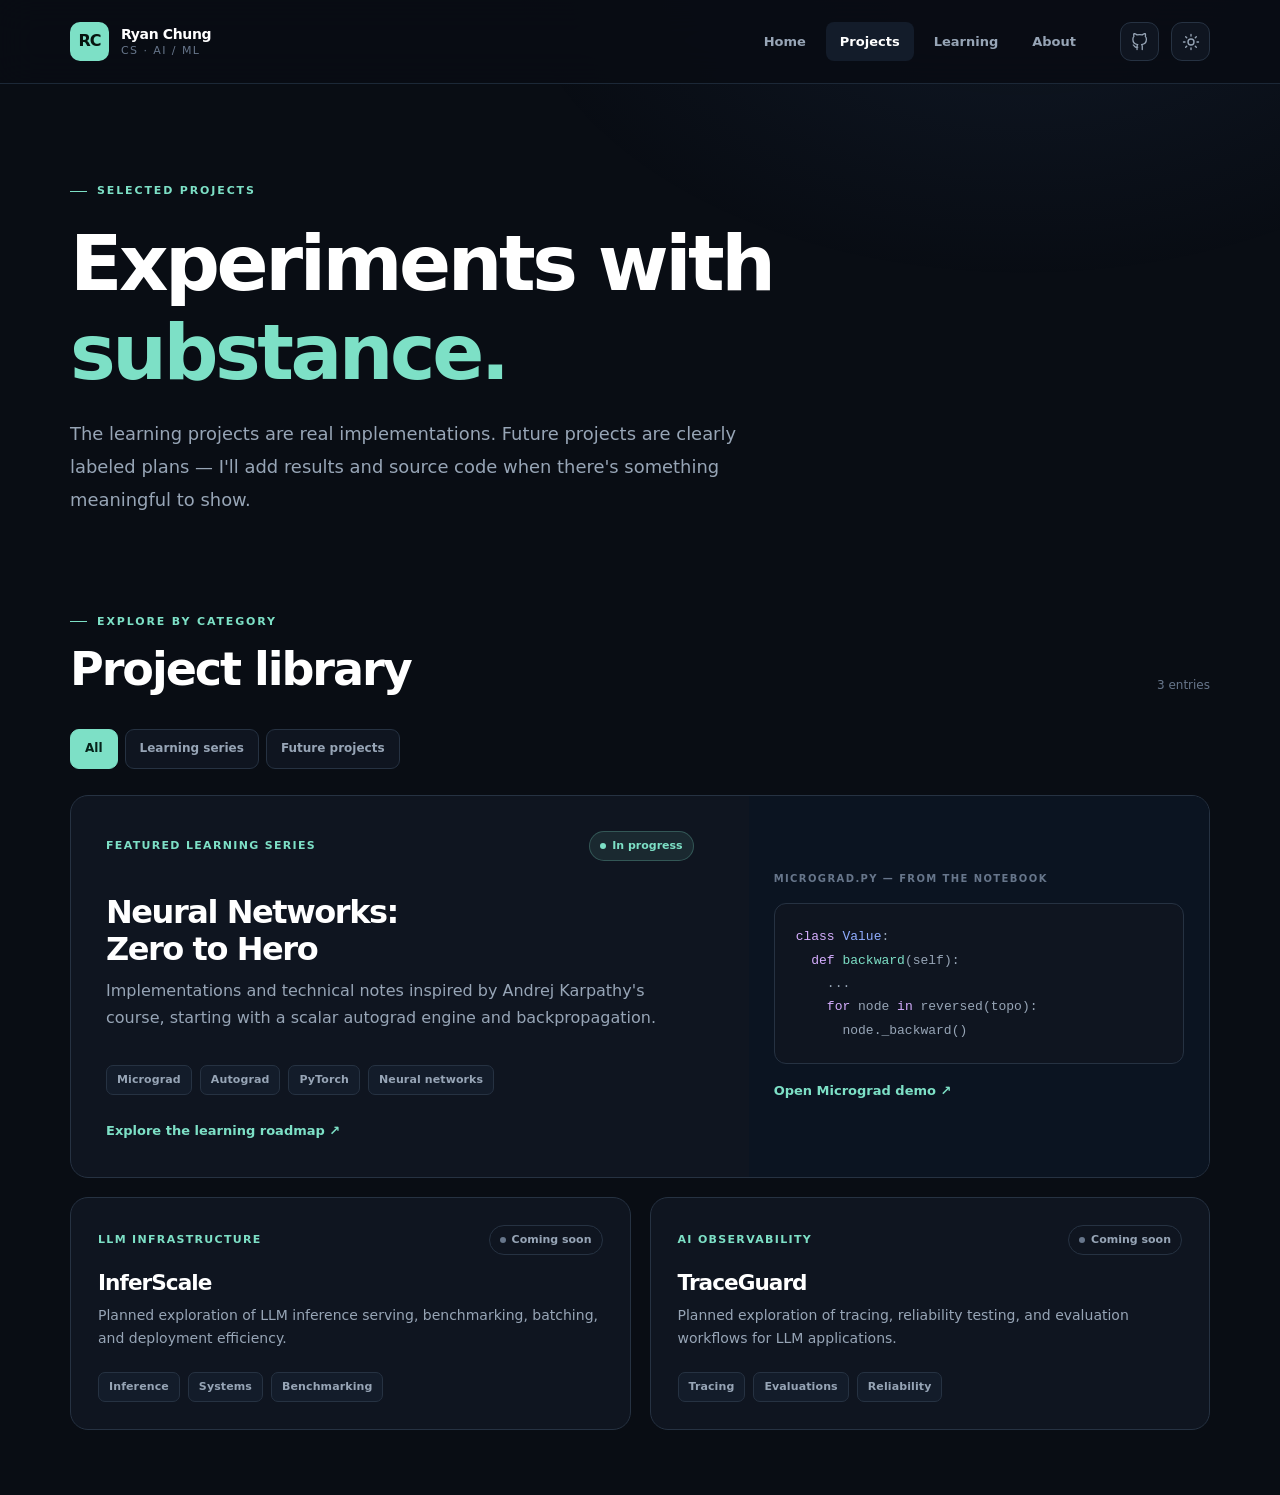
==== projects/index.html @ aed3ef83 "Initial commit: Ryan Chung portfolio" ====
<!doctype html>
<html lang="en">
<head>
<meta charset="utf-8">
<meta name="viewport" content="width=device-width, initial-scale=1">
<title>Projects | Ryan Chung</title>
<meta name="description" content="Learning implementations and planned AI/ML infrastructure projects by Ryan Chung.">
<meta name="theme-color" content="#090d14">
<meta property="og:type" content="website">
<meta property="og:title" content="Projects | Ryan Chung">
<meta property="og:description" content="Learning implementations and planned AI/ML infrastructure projects by Ryan Chung.">
<link rel="canonical" href="https://ryan30402.github.io/projects/">
<link rel="icon" href="/assets/favicon.svg" type="image/svg+xml">
<script>try{if(localStorage.getItem('ryan-portfolio-theme')==='light')document.documentElement.dataset.theme='light'}catch(e){}</script>
<link rel="stylesheet" href="/assets/css/styles.css">
<script src="/assets/js/main.js" defer></script>

</head>
<body>
<a class="skip-link" href="#main">Skip to content</a>
<header class="site-header">
  <div class="container nav-wrap">
    <a href="/" class="brand" aria-label="Ryan Chung — home">
      <span class="brand-mark" aria-hidden="true">RC</span>
      <span class="brand-name">Ryan Chung<small>CS · AI / ML</small></span>
    </a>
    <nav class="primary-nav" aria-label="Main navigation" id="primary-navigation" data-primary-nav>
      <a href="/">Home</a>
<a href="/projects/" aria-current="page">Projects</a>
<a href="/learning/">Learning</a>
<a href="/about/">About</a>
    </nav>
    <div class="header-actions">
      <a href="https://github.com/ryan30402" target="_blank" rel="noopener noreferrer" class="icon-button" title="GitHub profile" aria-label="Open GitHub profile in a new tab">
        <svg width="18" height="18" aria-hidden="true" viewBox="0 0 24 24" fill="none" stroke="currentColor" stroke-width="1.7" stroke-linecap="round" stroke-linejoin="round"><path d="M9 19c-4.2 1.4-4.2-2.5-6-3m12 6v-3.9a3.4 3.4 0 0 0-.95-2.65c3.17-.35 6.5-1.56 6.5-7.05a5.5 5.5 0 0 0-1.5-3.83 5.1 5.1 0 0 0-.09-3.78S17.8.42 15 2.5a13.2 13.2 0 0 0-7 0C5.2.42 4.04.8 4.04.8a5.1 5.1 0 0 0-.1 3.78A5.5 5.5 0 0 0 2.5 8.4c0 5.48 3.33 6.7 6.5 7.05A3.4 3.4 0 0 0 8.05 18V22"/></svg>
      </a>
      <button class="icon-button" data-theme-toggle aria-label="Switch to light theme" title="Switch theme" type="button">
        <svg data-icon="sun" viewBox="0 0 24 24" aria-hidden="true" fill="none" stroke="currentColor" stroke-width="1.8" stroke-linecap="round"><circle cx="12" cy="12" r="4"/><path d="M12 2v2m0 16v2M4.9 4.9l1.4 1.4m11.4 11.4 1.4 1.4M2 12h2m16 0h2M4.9 19.1l1.4-1.4M17.7 6.3l1.4-1.4"/></svg>
        <svg data-icon="moon" viewBox="0 0 24 24" aria-hidden="true" fill="none" stroke="currentColor" stroke-width="1.8" stroke-linecap="round" hidden><path d="M20 15.5A8.5 8.5 0 0 1 8.5 4a8.5 8.5 0 1 0 11.5 11.5Z"/></svg>
      </button>
      <button class="icon-button menu-button" data-menu-toggle aria-controls="primary-navigation" aria-expanded="false" aria-label="Toggle navigation" type="button">
        <svg viewBox="0 0 24 24" aria-hidden="true" fill="none" stroke="currentColor" stroke-width="2" stroke-linecap="round"><path d="M4 7h16M4 12h16M4 17h16"/></svg>
      </button>
    </div>
  </div>
</header>
<main id="main">
<section class="page-intro"><div class="container">
 <span class="eyebrow">Selected projects</span><h1>Experiments with <span class="text-accent">substance.</span></h1>
 <p class="lead">The learning projects are real implementations. Future projects are clearly labeled plans — I'll add results and source code when there's something meaningful to show.</p>
</div></section>
<section class="section compact" style="padding-top:25px"><div class="container">
 <div class="section-heading"><div><span class="eyebrow">Explore by category</span><h2>Project library</h2></div><span class="text-faint" style="font-size:12px"><span data-filter-count>3</span> entries</span></div>
 <div class="filter-bar" aria-label="Filter projects"><button class="filter-chip" type="button" data-filter="all" aria-pressed="true">All</button><button class="filter-chip" type="button" data-filter="learning" aria-pressed="false">Learning series</button><button class="filter-chip" type="button" data-filter="planned" aria-pressed="false">Future projects</button></div>
 <div class="project-card-list">
   <article class="card project-feature" data-category="learning">
     <div class="project-entry"><div class="feature-top"><span class="feature-type">Featured learning series</span><span class="pill solid">In progress</span></div><h2>Neural Networks:<br>Zero to Hero</h2><p>Implementations and technical notes inspired by Andrej Karpathy's course, starting with a scalar autograd engine and backpropagation.</p><ul class="tag-list"><li>Micrograd</li><li>Autograd</li><li>PyTorch</li><li>Neural networks</li></ul><a href="/learning/" class="inline-link">Explore the learning roadmap <span class="arrow">↗</span></a></div>
     <div class="mini-dashboard"><span class="mini-dashboard-label">micrograd.py — from the notebook</span><code class="mini-code"><span class="purple">class</span> <span class="blue">Value</span>:<br>&nbsp;&nbsp;<span class="purple">def</span> <span class="green">backward</span>(self):<br>&nbsp;&nbsp;&nbsp;&nbsp;...<br>&nbsp;&nbsp;&nbsp;&nbsp;<span class="purple">for</span> node <span class="purple">in</span> reversed(topo):<br>&nbsp;&nbsp;&nbsp;&nbsp;&nbsp;&nbsp;node._backward()</code><a href="/projects/micrograd/" class="inline-link">Open Micrograd demo ↗</a></div>
   </article>
   <article class="card future-card" data-category="planned"><div class="feature-top"><span class="feature-type">LLM infrastructure</span><span class="pill neutral">Coming soon</span></div><h3>InferScale</h3><p>Planned exploration of LLM inference serving, benchmarking, batching, and deployment efficiency.</p><ul class="tag-list" style="margin-top:auto;padding-top:22px"><li>Inference</li><li>Systems</li><li>Benchmarking</li></ul></article>
   <article class="card future-card" data-category="planned"><div class="feature-top"><span class="feature-type">AI observability</span><span class="pill neutral">Coming soon</span></div><h3>TraceGuard</h3><p>Planned exploration of tracing, reliability testing, and evaluation workflows for LLM applications.</p><ul class="tag-list" style="margin-top:auto;padding-top:22px"><li>Tracing</li><li>Evaluations</li><li>Reliability</li></ul></article>
 </div>
</div></section>
</main>
</body>
</html>
---- assets/css/styles.css ----
:root {
  color-scheme: dark;
  --bg: #090d14;
  --bg-deep: #070a10;
  --surface: #0f1520;
  --surface-2: #131c2a;
  --surface-soft: #111925;
  --surface-raised: #172232;
  --text: #ebf2fb;
  --text-strong: #ffffff;
  --muted: #97a5b6;
  --faint: #67768b;
  --line: #263242;
  --line-soft: #1c2837;
  --accent: #7de0c6;
  --accent-2: #90adff;
  --accent-bg: rgba(125, 224, 198, .1);
  --shadow: rgba(0, 0, 0, .34);
  --canvas: #0b1421;
  --grid: rgba(152, 175, 207, .085);
}
html[data-theme="light"] {
  color-scheme: light;
  --bg: #f7f9fc;
  --bg-deep: #edf2f8;
  --surface: #ffffff;
  --surface-2: #f2f6fb;
  --surface-soft: #f9fbfd;
  --surface-raised: #eaf1f8;
  --text: #27354a;
  --text-strong: #101d2f;
  --muted: #586b81;
  --faint: #75879b;
  --line: #d6e1eb;
  --line-soft: #e5ebf2;
  --accent: #087a67;
  --accent-2: #4763cf;
  --accent-bg: rgba(8, 122, 103, .095);
  --shadow: rgba(48, 74, 108, .1);
  --canvas: #edf5fa;
  --grid: rgba(50, 80, 112, .1);
}
* { box-sizing: border-box; }
[hidden] { display:none!important; }
html { scroll-behavior: smooth; scroll-padding-top: 100px; }
body {
  min-width: 320px;
  margin: 0;
  color: var(--text);
  background: var(--bg);
  font-family: ui-sans-serif, system-ui, -apple-system, BlinkMacSystemFont, "Segoe UI", sans-serif;
  font-size: 16px;
  line-height: 1.65;
  -webkit-font-smoothing: antialiased;
  overflow-x: clip;
}
body::before {
  content: "";
  position: fixed;
  inset: 0;
  pointer-events: none;
  background: radial-gradient(ellipse 800px 500px at 80% -5%, rgba(92, 145, 222, .085), transparent 65%);
  z-index: -1;
}
::selection { color: var(--bg); background: var(--accent); }
a { color: inherit; text-decoration: none; }
button, input { font: inherit; }
button { cursor: pointer; }
button:disabled { cursor: not-allowed; opacity: .5; }
:focus-visible { outline: 2px solid var(--accent); outline-offset: 4px; }
img, svg { max-width: 100%; }
svg { display: block; }
strong { color: var(--text-strong); }
.container { width: min(1140px, calc(100% - 56px)); margin-inline: auto; }
.container-narrow { width: min(860px, calc(100% - 56px)); margin-inline: auto; }
.sr-only { position: absolute; width: 1px; height: 1px; padding: 0; margin: -1px; overflow: hidden; clip: rect(0,0,0,0); white-space: nowrap; border: 0; }
.skip-link { position: fixed; top: 12px; left: 14px; padding: 9px 16px; background: var(--accent); color: var(--bg); z-index: 100; transform: translateY(-150%); border-radius: 10px; }
.skip-link:focus { transform: translateY(0); }

/* Top navigation */
.site-header { height: 84px; border-bottom: 1px solid var(--line-soft); position: sticky; top: 0; z-index: 30; background: color-mix(in srgb, var(--bg), transparent 8%); backdrop-filter: blur(18px); -webkit-backdrop-filter: blur(18px); }
.nav-wrap { height: 100%; display: flex; gap: 30px; align-items: center; justify-content: space-between; }
.brand { display: flex; align-items: center; gap: 12px; white-space: nowrap; }
.brand-mark { display: grid; place-items: center; width: 39px; height: 39px; color: #07140f; background: var(--accent); border-radius: 10px; font-weight: 800; font-size: 16px; letter-spacing: -.07em; }
.brand-name { color: var(--text-strong); font-weight: 700; font-size: 14px; letter-spacing: -.025em; }
.brand-name small { display: block; color: var(--faint); font-size: 11px; font-weight: 500; letter-spacing: .13em; margin-top: -4px; }
.primary-nav { display: flex; align-items: center; justify-content: center; gap: 6px; margin-left: auto; }
.primary-nav a { padding: 9px 14px; font-size: 13px; color: var(--muted); border-radius: 8px; font-weight: 600; transition: background .2s, color .2s; }
.primary-nav a:hover, .primary-nav a[aria-current="page"] { background: var(--surface-2); color: var(--text-strong); }
.header-actions { display: flex; align-items: center; gap: 12px; }
.icon-button { width: 39px; height: 39px; border: 1px solid var(--line); border-radius: 11px; background: var(--surface); display: grid; place-items: center; color: var(--muted); transition: border .2s, color .2s; }
.icon-button:hover { color: var(--accent); border-color: var(--accent); }
.icon-button svg { width: 18px; height: 18px; }
.menu-button { display: none; }

/* Shared */
.eyebrow { display: inline-flex; gap: 10px; align-items: center; color: var(--accent); letter-spacing: .17em; font-size: 11px; font-weight: 800; text-transform: uppercase; }
.eyebrow::before { content: ""; width: 17px; height: 1px; background: var(--accent); }
h1, h2, h3, h4, p { margin-top: 0; }
h1, h2, h3, h4 { color: var(--text-strong); letter-spacing: -.045em; line-height: 1.16; }
h1 { font-size: clamp(3.1rem, 5.6vw, 5.25rem); font-weight: 760; }
h2 { font-size: clamp(2rem, 3.6vw, 3rem); font-weight: 730; }
h3 { font-size: 1.35rem; font-weight: 720; }
p { color: var(--muted); }
.lead { font-size: clamp(1rem, 1.4vw, 1.16rem); line-height: 1.85; }
.overline { font-size: 12px; letter-spacing: .16em; text-transform: uppercase; color: var(--faint); font-weight: 800; }
.text-accent { color: var(--accent); }
.text-muted { color: var(--muted); }
.text-faint { color: var(--faint); }
.arrow { display: inline-block; transition: transform .2s; }
a:hover .arrow { transform: translate(3px, -2px); }
.btn { display: inline-flex; align-items: center; justify-content: center; gap: 10px; padding: 12px 18px; min-height: 47px; border-radius: 10px; border: 1px solid var(--line); font-size: 13px; font-weight: 750; white-space: nowrap; transition: transform .2s, background .2s, border-color .2s; }
.btn:hover { transform: translateY(-2px); }
.btn-primary { background: var(--accent); color: #06221a; border-color: transparent; }
.btn-primary:hover { background: #a6edd9; }
.btn-secondary { background: var(--surface-2); color: var(--text-strong); }
.btn-secondary:hover { border-color: var(--accent); }
.btn-ghost { border-color: transparent; color: var(--muted); padding-inline: 6px; }
.btn-ghost:hover { color: var(--text); }
.inline-link { color: var(--accent); font-weight: 700; font-size: 13px; }
.inline-link:hover { text-decoration: underline; text-underline-offset: 4px; }
.pill { display: inline-flex; align-items: center; gap: 6px; padding: 5px 10px; border: 1px solid var(--line); border-radius: 100px; font-size: 11px; font-weight: 700; color: var(--muted); white-space: nowrap; }
.pill::before { content: ""; width: 6px; height: 6px; background: var(--accent); border-radius: 50%; }
.pill.neutral::before { background: var(--faint); }
.pill.solid { color: var(--accent); background: var(--accent-bg); border-color: color-mix(in srgb, var(--accent), transparent 75%); }
.dot-separator { color: var(--faint); margin: 0 7px; }
.divider { height: 1px; background: var(--line-soft); }
.section { padding: 92px 0; }
.section.compact { padding: 65px 0; }
.section-heading { display: flex; align-items: end; justify-content: space-between; gap: 20px; margin-bottom: 33px; }
.section-heading h2 { margin: 12px 0 0; }
.section-heading p { max-width: 560px; margin: 12px 0 0; }
.section-note { max-width: 500px; }
.grid-2 { display: grid; grid-template-columns: repeat(2, minmax(0,1fr)); gap: 20px; }
.grid-3 { display: grid; grid-template-columns: repeat(3, minmax(0,1fr)); gap: 20px; }
.card { background: var(--surface); border: 1px solid var(--line); border-radius: 18px; overflow: hidden; }
.card-pad { padding: 27px; }
.card-hover { transition: transform .22s, border-color .22s, box-shadow .22s; }
.card-hover:hover { transform: translateY(-5px); border-color: color-mix(in srgb,var(--accent),var(--line) 65%); box-shadow: 0 18px 48px var(--shadow); }
.tag-list { display: flex; flex-wrap: wrap; gap: 8px; padding: 0; margin: 0; list-style: none; }
.tag-list li { font-size: 11px; letter-spacing: .01em; font-weight: 650; color: var(--muted); border: 1px solid var(--line); background: var(--surface-2); border-radius: 7px; padding: 5px 10px; }
.feature-top { display: flex; align-items: center; justify-content: space-between; gap: 18px; margin-bottom: 18px; }
.feature-type { font-size: 11px; color: var(--accent); letter-spacing: .12em; text-transform: uppercase; font-weight: 750; }
.meta-line { display: flex; flex-wrap: wrap; gap: 15px; color: var(--muted); font-size: 12px; }

/* Home hero */
.hero { padding: 90px 0 75px; }
.hero-grid { display: grid; grid-template-columns: 1.05fr .95fr; gap: clamp(35px, 6vw, 75px); align-items: center; }
.hero h1 { margin: 23px 0 24px; max-width: 730px; }
.hero p { max-width: 565px; }
.hero-actions { display: flex; align-items: center; gap: 13px; margin-top: 32px; flex-wrap: wrap; }
.hero-caption { display: flex; flex-wrap: wrap; align-items: center; gap: 10px; margin-top: 48px; font-size: 12px; color: var(--faint); }
.hero-caption strong { font-weight: 650; }
.hero-caption .mini-divider { height: 16px; width: 1px; background: var(--line); margin: 0 5px; }
.visual-shell { position: relative; min-width: 0; border: 1px solid var(--line); border-radius: 22px; background: radial-gradient(circle at 65% 12%, rgba(106,160,232,.16),transparent 40%), var(--surface); box-shadow: 0 28px 72px rgba(0,0,0,.22); overflow: hidden; }
.visual-top { display:flex; justify-content:space-between; gap:12px; align-items:center; border-bottom:1px solid var(--line); padding: 15px 19px; color:var(--muted); font: 700 10px ui-monospace, SFMono-Regular, Consolas, monospace; letter-spacing:.11em; }
.status-live { display: flex; align-items:center; gap:7px; color:var(--accent); }
.status-live::before { content:""; width:7px; height:7px; background:var(--accent); border-radius:50%; box-shadow: 0 0 0 4px var(--accent-bg); }
.visual-art { position:relative; min-height: 380px; display: grid; place-items: center; background-image: radial-gradient(var(--grid) 1px, transparent 1px); background-size: 22px 22px; }
.visual-art > svg { width:100%; padding: 10px 5px 50px; overflow:visible; }
.network-path { stroke: var(--accent-2); stroke-width:2; fill:none; opacity:.46; stroke-dasharray: 7 10; animation: move-path 14s linear infinite; }
.network-path.out { stroke: var(--accent); opacity:.75; }
.network-point { fill: var(--surface-raised); stroke: var(--accent-2); stroke-width:2; }
.network-point.target { stroke: var(--accent); fill: var(--accent-bg); }
.svg-text { fill: var(--text); font: 600 15px ui-monospace, SFMono-Regular, Consolas, monospace; }
.svg-small { fill: var(--muted); font: 500 11px ui-monospace, SFMono-Regular, Consolas, monospace; }
.visual-bottom { position:absolute; bottom:0; left:0; right:0; display:flex; justify-content:space-between; align-items:center; padding:16px 21px; background: linear-gradient(transparent,var(--surface) 22%); font: 600 11px ui-monospace,SFMono-Regular,Consolas,monospace; color:var(--muted); }
.visual-bottom b { color:var(--accent); font-weight:600; }
@keyframes move-path { to { stroke-dashoffset:-204; } }

/* Cards, home */
.featured-card { display:grid; grid-template-columns:1fr .85fr; min-height: 290px; }
.featured-content { padding:35px; display:flex; flex-direction:column; align-items:start; }
.featured-content h3 { font-size: clamp(1.5rem,2.25vw,2rem); margin:0 0 14px; }
.featured-content p { max-width:530px; }
.featured-content .tag-list { margin:12px 0 26px; }
.featured-content .inline-link { margin-top:auto; }
.featured-visual { background:radial-gradient(circle at 70% 40%,rgba(129,174,255,.17),transparent 57%),var(--canvas); border-left:1px solid var(--line); display:grid; place-items:center; position:relative; overflow:hidden; }
.featured-visual::before { content:""; position:absolute; inset:0; background-image:linear-gradient(to right,var(--grid) 1px,transparent 1px),linear-gradient(to bottom,var(--grid) 1px,transparent 1px); background-size:30px 30px; mask-image: radial-gradient(circle,black 15%,transparent 80%); }
.featured-visual svg { width:min(370px,90%); position:relative; z-index:1; }
.future-card { display:flex; flex-direction:column; min-height:212px; padding:27px; }
.future-card .feature-top { margin-bottom:15px; }
.future-card h3 { margin-bottom:9px; }
.future-card p { font-size:14px; margin-bottom:0; }
.future-card .card-icon { width:42px; height:42px; background:var(--surface-2); color:var(--accent-2); border:1px solid var(--line); border-radius:12px; display:grid; place-items:center; }
.future-card .card-icon svg { width:22px; height:22px; }
.focus-strip { padding: 26px 0 90px; }
.focus-box { padding:29px 34px; border:1px solid var(--line); border-radius:18px; background:var(--surface-soft); display:grid; grid-template-columns:1.05fr 1fr; gap:35px; align-items:center; }
.focus-box h3 { margin:10px 0 12px; font-size:1.4rem; }
.focus-box p { font-size:14px; max-width:490px; margin-bottom:0; }
.focus-tags { display:flex; flex-wrap:wrap; gap:10px; justify-content:end; }
.focus-tags span { border:1px solid var(--line); border-radius:10px; padding:8px 11px; color:var(--muted); font-size:12px; background:var(--surface); }

/* Inner pages */
.page-intro { padding:90px 0 45px; }
.page-intro h1 { font-size:clamp(3rem,6vw,5rem); max-width:930px; margin:18px 0 20px; }
.page-intro p { max-width:690px; }
.breadcrumbs { display:flex; align-items:center; flex-wrap:wrap; gap:11px; color:var(--faint); font-size:12px; margin-bottom:22px; }
.breadcrumbs a:hover { color:var(--accent); }
.breadcrumbs span { opacity:.55; }
.project-feature { display:grid; grid-template-columns:1fr .7fr; gap:20px; align-items:stretch; }
.project-entry { padding:35px; min-height:290px; display:flex; flex-direction:column; }
.project-entry h2 { font-size:2rem; margin:15px 0 10px; }
.project-entry .tag-list { margin:18px 0 25px; }
.project-entry .inline-link { margin-top:auto; }
.mini-dashboard { padding:25px; display:flex; flex-direction:column; justify-content:center; gap:16px; background:var(--canvas); }
.mini-dashboard-label { color:var(--faint); font-size:10px; font-weight:750; letter-spacing:.14em; text-transform:uppercase; }
.mini-code { display:block; border-radius:12px; border:1px solid var(--line); padding:21px; background:var(--surface); font:500 13px/1.8 ui-monospace,SFMono-Regular,Consolas,monospace; color:var(--muted); overflow:auto; }
.mini-code .green { color:var(--accent); }
.mini-code .blue { color:var(--accent-2); }
.mini-code .purple { color:#d6aeff; }
.filter-bar { display:flex; flex-wrap:wrap; gap:7px; margin:20px 0 26px; }
.filter-chip { border:1px solid var(--line); border-radius:9px; background:var(--surface); color:var(--muted); padding:9px 14px; font-size:12px; font-weight:700; }
.filter-chip[aria-pressed="true"] { color:#06221a; background:var(--accent); border-color:var(--accent); }
.filter-chip:hover:not([aria-pressed="true"]) { color:var(--text-strong); border-color:var(--accent); }
.project-card-list { display:grid; grid-template-columns:repeat(2,minmax(0,1fr)); gap:19px; }
.project-card-list article[data-category="learning"] { grid-column:1/-1; }
.empty-state { border:1px dashed var(--line); border-radius:15px; padding:28px; color:var(--muted); }

/* Learning page */
.roadmap-grid { display:grid; grid-template-columns:1fr 1fr; gap:17px; }
.lesson { display:flex; flex-direction:column; border:1px solid var(--line); border-radius:16px; padding:24px; background:var(--surface); min-height:230px; }
.lesson:has(a:hover) { border-color:var(--accent); }
.lesson-head { display:flex; align-items:center; justify-content:space-between; gap:12px; margin-bottom:20px; }
.lesson-index { font:800 12px ui-monospace,SFMono-Regular,Consolas,monospace; color:var(--accent); }
.lesson h3 { margin:0 0 10px; }
.lesson p { font-size:13px; margin-bottom:20px; }
.lesson .inline-link { margin-top:auto; }
.lesson details { margin-top:auto; border-top:1px solid var(--line); padding-top:12px; }
.lesson summary { color:var(--accent); font-size:12px; font-weight:750; cursor:pointer; }
.lesson details ul { padding-left:18px; margin-bottom:0; color:var(--muted); font-size:12px; }
.lesson details li { padding:3px 0; }
.series-info { border:1px solid var(--line); background:var(--surface-soft); padding:25px; border-radius:15px; margin-top:24px; display:flex; align-items:center; justify-content:space-between; gap:20px; }
.series-info p { margin:0; font-size:13px; max-width:680px; }

/* Micrograd page */
.micro-head h1 { max-width:980px; }
.micro-head .lead { max-width:820px; }
.fact-grid { display:grid; grid-template-columns:repeat(3,minmax(0,1fr)); gap:14px; margin-top:31px; }
.fact { padding:20px 22px; border:1px solid var(--line); border-radius:13px; background:var(--surface); }
.fact .label { color:var(--faint); font-size:10px; font-weight:800; text-transform:uppercase; letter-spacing:.13em; }
.fact strong { display:block; margin-top:5px; font-size:14px; font-weight:680; }
.chapter-header { margin-bottom:27px; }
.chapter-header h2 { margin:12px 0; }
.chapter-header p { max-width:750px; }
.interactive-panel { border:1px solid var(--line); border-radius:18px; background:var(--surface); overflow:hidden; }
.panel-top { display:flex; align-items:center; justify-content:space-between; gap:16px; padding:21px 25px; border-bottom:1px solid var(--line); }
.panel-title { display:flex; align-items:center; gap:12px; }
.panel-title h3 { font-size:16px; margin:0; }
.panel-title svg { width:20px; height:20px; color:var(--accent); }
.panel-tag { color:var(--muted); font:700 10px ui-monospace,SFMono-Regular,Consolas,monospace; }
.playground { display:grid; grid-template-columns:1fr 270px; }
.chart-area { padding:30px 22px; min-width:0; background:radial-gradient(circle at 75% 20%,rgba(117,176,246,.07),transparent 55%),var(--canvas); }
.chart-area svg { width:100%; max-height:380px; }
.control-area { padding:25px; border-left:1px solid var(--line); }
.control-area label { display:block; color:var(--muted); font-size:12px; font-weight:700; margin-bottom:8px; }
.control-area input[type="range"], .range-block input[type="range"] { width:100%; accent-color:var(--accent); cursor:pointer; }
.control-group { margin-bottom:22px; }
.readout { display:flex; justify-content:space-between; align-items:center; gap:10px; padding:10px 0; border-bottom:1px solid var(--line-soft); font-size:12px; }
.readout span { color:var(--muted); }
.readout strong { font:700 13px ui-monospace,SFMono-Regular,Consolas,monospace; }
.control-buttons { display:flex; gap:9px; margin-top:24px; flex-wrap:wrap; }
.control-buttons .btn { padding:10px 12px; font-size:12px; }
.graph-caption { color:var(--faint); font-size:11px; margin-top:10px; text-align:center; }
.chart-axis-label { fill:var(--faint); font:600 13px ui-monospace,SFMono-Regular,Consolas,monospace; }
.chart-guide { stroke:var(--line); stroke-width:1; stroke-dasharray:3 7; }
.chart-line { fill:none; stroke:var(--accent-2); stroke-width:4; stroke-linecap:round; stroke-linejoin:round; }
.chart-tangent { fill:none; stroke:var(--accent); stroke-width:3; stroke-dasharray:8 5; }
.chart-point { fill:var(--accent); stroke:var(--canvas); stroke-width:4; }
.neuron-area { padding:30px; }
.neuron-diagram { width:100%; max-height:280px; }
.node-box { fill:var(--surface-2); stroke:var(--line); stroke-width:2; rx:11; }
.node-box.active { stroke:var(--accent); }
.neuron-arrow { stroke:var(--accent-2); stroke-width:2; opacity:.63; fill:none; }
.neuron-label { font:700 14px ui-monospace,SFMono-Regular,Consolas,monospace; fill:var(--text); }
.neuron-sub { font:500 12px ui-monospace,SFMono-Regular,Consolas,monospace; fill:var(--muted); }
.range-grid { display:grid; grid-template-columns:repeat(3,minmax(0,1fr)); gap:20px; margin-top:20px; }
.range-block label { display:flex; justify-content:space-between; color:var(--muted); font-size:12px; gap:10px; }
.range-block output { color:var(--accent); font:700 13px ui-monospace,SFMono-Regular,Consolas,monospace; }
.grad-grid { display:grid; grid-template-columns:repeat(3,minmax(0,1fr)); gap:12px; margin-top:20px; }
.grad-grid .fact strong { font-family:ui-monospace,SFMono-Regular,Consolas,monospace; font-size:17px; color:var(--accent); }
.loss-panel { display:grid; grid-template-columns:1.3fr .7fr; gap:25px; }
.loss-chart-wrap { padding:30px; background:var(--canvas); }
.loss-chart-wrap svg { width:100%; height:235px; }
.loss-info { padding:28px; }
.metric { margin-bottom:22px; }
.metric span { display:block; font-size:10px; letter-spacing:.12em; font-weight:750; color:var(--faint); text-transform:uppercase; }
.metric strong { display:block; font-size:29px; letter-spacing:-.05em; }
.code-showcase { overflow:hidden; }
.code-showcase pre { padding:24px; margin:0; overflow:auto; background:var(--canvas); color:var(--text); font:500 13px/1.8 ui-monospace,SFMono-Regular,Consolas,monospace; }
.code-showcase .code-header { display:flex; justify-content:space-between; align-items:center; gap:15px; border-bottom:1px solid var(--line); padding:13px 21px; font:700 11px ui-monospace,SFMono-Regular,Consolas,monospace; color:var(--muted); }
.code-showcase code { white-space:pre; }
.takeaways { display:grid; grid-template-columns:repeat(3,minmax(0,1fr)); gap:15px; }
.takeaway { padding:22px; background:var(--surface); border:1px solid var(--line); border-radius:14px; }
.takeaway .index { color:var(--accent); font:700 12px ui-monospace,SFMono-Regular,Consolas,monospace; margin-bottom:15px; }
.takeaway h3 { font-size:16px; margin-bottom:8px; }
.takeaway p { font-size:13px; margin:0; }
.note-box { border-left:3px solid var(--accent); background:var(--accent-bg); padding:16px 20px; border-radius:0 10px 10px 0; color:var(--muted); font-size:13px; }

/* About */
.about-grid { display:grid; grid-template-columns:1.2fr .8fr; gap:25px; align-items:start; }
.about-copy { padding:33px; }
.about-copy h2 { font-size:2rem; margin-bottom:19px; }
.about-copy p { font-size:15px; }
.about-aside { padding:28px; }
.about-aside .overline { margin-bottom:12px; }
.info-line { padding:15px 0; border-bottom:1px solid var(--line); }
.info-line:last-child { border-bottom:0; }
.info-line span { display:block; font-size:11px; color:var(--faint); text-transform:uppercase; letter-spacing:.12em; font-weight:750; }
.info-line strong { display:block; font-size:14px; margin-top:4px; }
.interest-grid { display:grid; grid-template-columns:repeat(3,minmax(0,1fr)); gap:18px; }
.interest-card { padding:25px; }
.interest-card .num { color:var(--accent); font:800 12px ui-monospace,SFMono-Regular,Consolas,monospace; margin-bottom:16px; }
.interest-card h3 { font-size:1.1rem; }
.interest-card p { font-size:13px; margin-bottom:0; }
.connect-banner { border:1px solid var(--line); border-radius:18px; background:radial-gradient(circle at 90% 20%,rgba(125,224,198,.1),transparent 45%),var(--surface); padding:39px; display:flex; justify-content:space-between; align-items:center; gap:28px; }
.connect-banner h2 { font-size:clamp(1.9rem,3.2vw,2.7rem); margin:10px 0 7px; }
.connect-banner p { font-size:14px; margin-bottom:0; max-width:650px; }

@media (max-width:1000px) {
  .hero-grid { gap:26px; }
  .hero h1 { font-size:clamp(3.1rem,6vw,5rem); }
  .visual-art { min-height:315px; }
  .playground { grid-template-columns:1fr 240px; }
}
@media (max-width:800px) {
  .container,.container-narrow { width:min(100% - 40px, 640px); }
  .site-header { height:72px; }
  .menu-button { display:grid; }
  .primary-nav { display:none; position:absolute; left:0; right:0; top:72px; background:var(--bg); border-bottom:1px solid var(--line); padding:17px 20px 24px; flex-direction:column; align-items:stretch; box-shadow: 0 18px 30px var(--shadow); }
  .primary-nav.is-open { display:flex; }
  .primary-nav a { padding:13px; font-size:14px; }
  .hero { padding-top:65px; }
  .hero-grid { grid-template-columns:1fr; gap:42px; }
  .hero h1 { font-size:clamp(3rem,9.4vw,5rem); }
  .hero-caption { margin-top:31px; }
  .visual-shell { max-width:620px; }
  .visual-art { min-height:330px; }
  .section { padding:72px 0; }
  .section.compact { padding:55px 0; }
  .featured-card { grid-template-columns:1fr; }
  .featured-visual { min-height:260px; border-left:0; border-top:1px solid var(--line); }
  .focus-box { grid-template-columns:1fr; gap:23px; }
  .focus-tags { justify-content:start; }
  .project-feature { grid-template-columns:1fr; }
  .playground { grid-template-columns:1fr; }
  .control-area { border-left:0; border-top:1px solid var(--line); }
  .range-grid { grid-template-columns:1fr; }
  .grad-grid { grid-template-columns:1fr 1fr 1fr; }
  .loss-panel { grid-template-columns:1fr; gap:0; }
  .loss-info { display:flex; gap:30px; }
  .takeaways { grid-template-columns:1fr; }
  .about-grid { grid-template-columns:1fr; }
  .interest-grid { grid-template-columns:1fr; }
  .connect-banner { flex-direction:column; align-items:start; }
}
@media (max-width:580px) {
  .container,.container-narrow { width:calc(100% - 34px); }
  .brand-name { font-size:12px; }
  .brand-name small { font-size:9px; }
  .header-actions { gap:7px; }
  .hero h1 { font-size:clamp(2.8rem,12.3vw,4.2rem); }
  .hero-caption { gap:5px; }
  .hero-caption .mini-divider { display:none; }
  .hero-caption strong { width:100%; }
  .hero-caption strong + span { display:none; }
  .visual-art { min-height:270px; }
  .grid-2,.grid-3,.project-card-list,.roadmap-grid { grid-template-columns:1fr; }
  .project-card-list article[data-category="learning"] { grid-column:auto; }
  .feature-top { align-items:start; }
  .featured-content,.project-entry { padding:25px; }
  .featured-visual { min-height:190px; }
  .featured-content h3 { font-size:1.6rem; }
  .section-heading { flex-direction:column; align-items:start; }
  .page-intro { padding-top:60px; }
  .page-intro h1 { font-size:clamp(2.65rem,11vw,4rem); }
  .fact-grid { grid-template-columns:1fr; }
  .grad-grid { grid-template-columns:1fr; }
  .loss-info { display:block; }
  .panel-top { padding:18px; }
  .panel-tag { display:none; }
  .neuron-area { padding:18px 12px; }
  .focus-strip { padding-bottom:65px; }
  .focus-box { padding:24px; }
  .series-info { flex-direction:column; align-items:start; }
  .connect-banner { padding:25px; }
}
@media (prefers-reduced-motion:reduce) {
  *, *::before, *::after { animation-duration:0.01ms!important; animation-iteration-count:1!important; scroll-behavior:auto!important; transition-duration:0.01ms!important; }
}
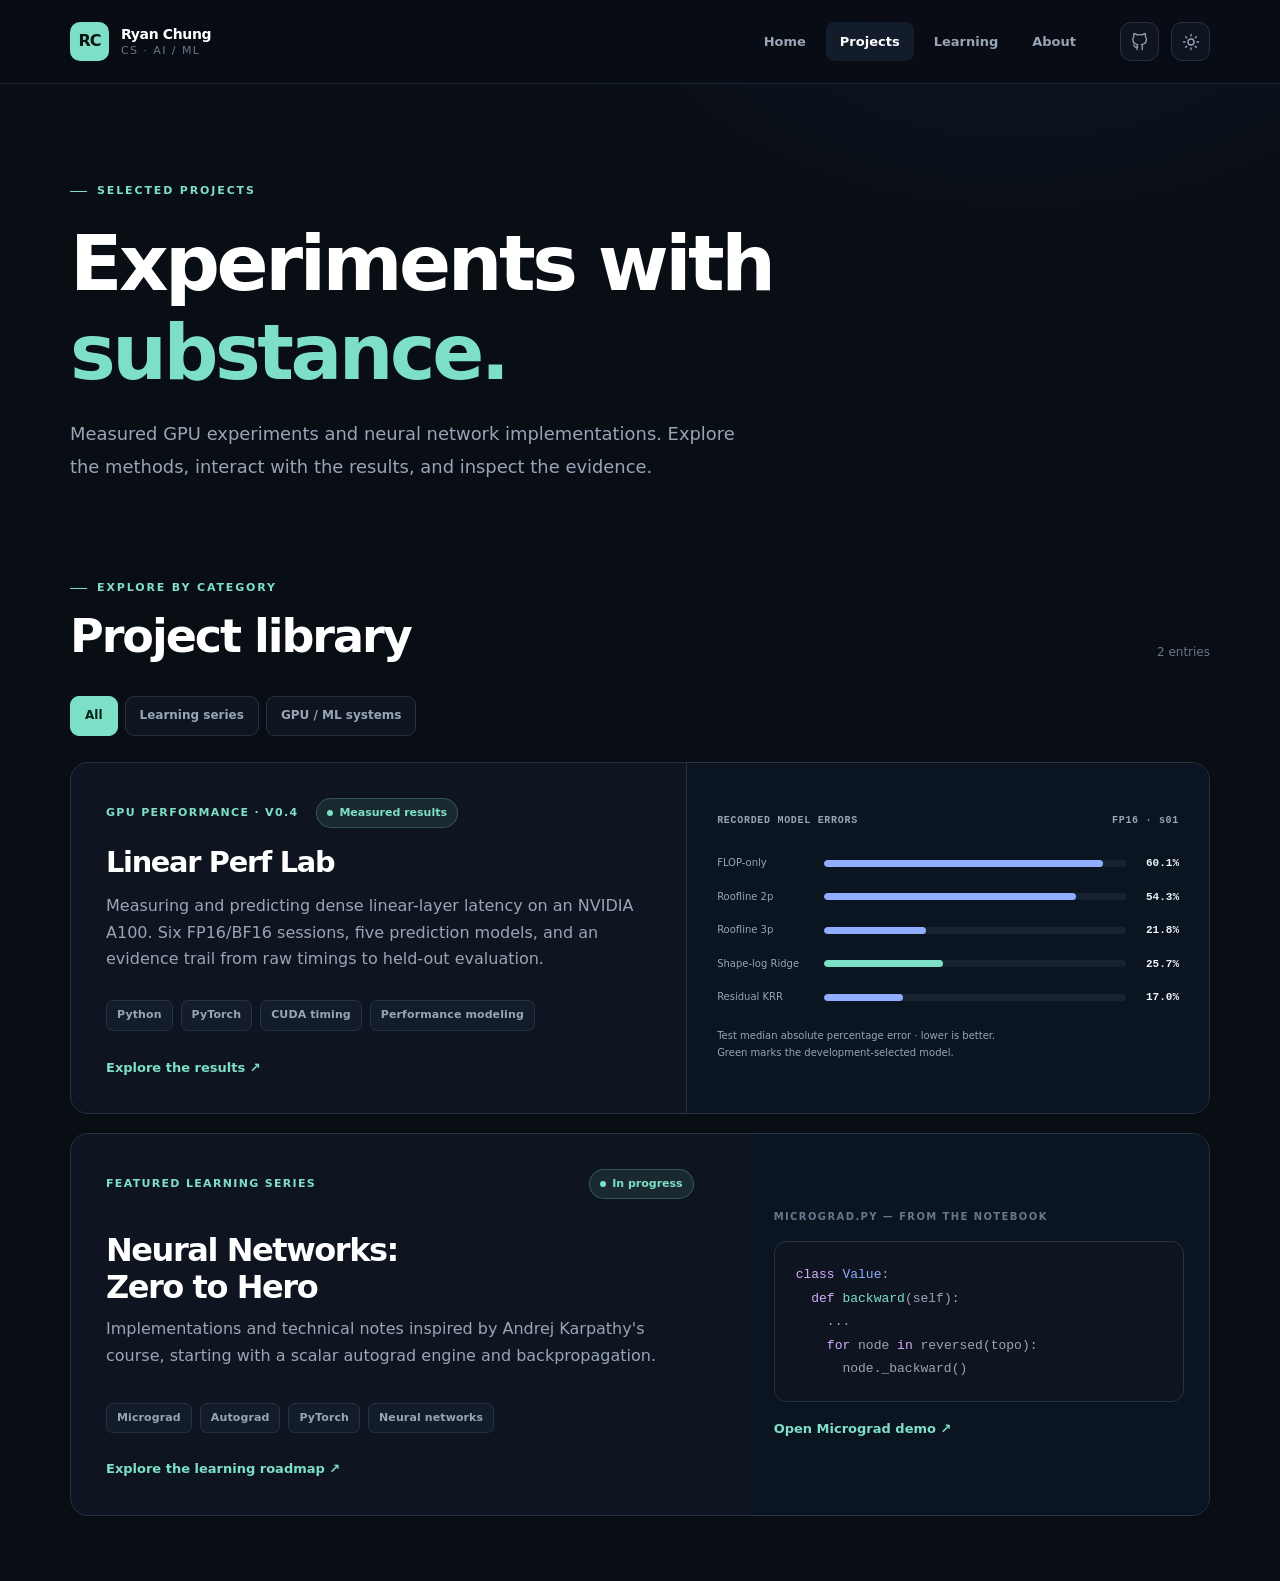
==== commit 1f039719: "Add Linear Perf Lab and remove planned project cards" ====
--- a/projects/index.html
+++ b/projects/index.html
@@ -13,6 +13,7 @@
 <link rel="icon" href="/assets/favicon.svg" type="image/svg+xml">
 <script>try{if(localStorage.getItem('ryan-portfolio-theme')==='light')document.documentElement.dataset.theme='light'}catch(e){}</script>
 <link rel="stylesheet" href="/assets/css/styles.css">
+<link rel="stylesheet" href="/assets/css/linear-perf.css">
 <script src="/assets/js/main.js" defer></script>
 
 </head>
@@ -47,18 +48,21 @@
 <main id="main">
 <section class="page-intro"><div class="container">
  <span class="eyebrow">Selected projects</span><h1>Experiments with <span class="text-accent">substance.</span></h1>
- <p class="lead">The learning projects are real implementations. Future projects are clearly labeled plans — I'll add results and source code when there's something meaningful to show.</p>
+ <p class="lead">Measured GPU experiments and neural network implementations. Explore the methods, interact with the results, and inspect the evidence.</p>
 </div></section>
 <section class="section compact" style="padding-top:25px"><div class="container">
- <div class="section-heading"><div><span class="eyebrow">Explore by category</span><h2>Project library</h2></div><span class="text-faint" style="font-size:12px"><span data-filter-count>3</span> entries</span></div>
- <div class="filter-bar" aria-label="Filter projects"><button class="filter-chip" type="button" data-filter="all" aria-pressed="true">All</button><button class="filter-chip" type="button" data-filter="learning" aria-pressed="false">Learning series</button><button class="filter-chip" type="button" data-filter="planned" aria-pressed="false">Future projects</button></div>
+ <div class="section-heading"><div><span class="eyebrow">Explore by category</span><h2>Project library</h2></div><span class="text-faint" style="font-size:12px"><span data-filter-count>2</span> entries</span></div>
+ <div class="filter-bar" aria-label="Filter projects"><button class="filter-chip" type="button" data-filter="all" aria-pressed="true">All</button><button class="filter-chip" type="button" data-filter="learning" aria-pressed="false">Learning series</button><button class="filter-chip" type="button" data-filter="systems" aria-pressed="false">GPU / ML systems</button></div>
  <div class="project-card-list">
+<article class="card featured-card card-hover lp-featured-card" data-category="systems">
+<div class="featured-content"><div class="feature-top"><span class="feature-type">GPU performance · v0.4</span><span class="pill solid">Measured results</span></div>
+<h3>Linear Perf Lab</h3><p>Measuring and predicting dense linear-layer latency on an NVIDIA A100. Six FP16/BF16 sessions, five prediction models, and an evidence trail from raw timings to held-out evaluation.</p>
+<ul class="tag-list"><li>Python</li><li>PyTorch</li><li>CUDA timing</li><li>Performance modeling</li></ul>
+<a href="/projects/linear-perf-lab/" class="inline-link">Explore the results <span class="arrow">↗</span></a></div><div class="lp-card-visual"><div class="lp-visual-label"><span>RECORDED MODEL ERRORS</span><span>FP16 · s01</span></div><div class="lp-mini-chart"><div class="lp-mini-row"><span>FLOP-only</span><div class="lp-mini-track"><i style="width:92.4240%" class=""></i></div><b>60.1%</b></div><div class="lp-mini-row"><span>Roofline 2p</span><div class="lp-mini-track"><i style="width:83.5029%" class=""></i></div><b>54.3%</b></div><div class="lp-mini-row"><span>Roofline 3p</span><div class="lp-mini-track"><i style="width:33.5846%" class=""></i></div><b>21.8%</b></div><div class="lp-mini-row"><span>Shape-log Ridge</span><div class="lp-mini-track"><i style="width:39.4750%" class="lp-selected-bar"></i></div><b>25.7%</b></div><div class="lp-mini-row"><span>Residual KRR</span><div class="lp-mini-track"><i style="width:26.1746%" class=""></i></div><b>17.0%</b></div></div><div class="lp-visual-caption">Test median absolute percentage error · lower is better.<br>Green marks the development-selected model.</div></div></article>
    <article class="card project-feature" data-category="learning">
      <div class="project-entry"><div class="feature-top"><span class="feature-type">Featured learning series</span><span class="pill solid">In progress</span></div><h2>Neural Networks:<br>Zero to Hero</h2><p>Implementations and technical notes inspired by Andrej Karpathy's course, starting with a scalar autograd engine and backpropagation.</p><ul class="tag-list"><li>Micrograd</li><li>Autograd</li><li>PyTorch</li><li>Neural networks</li></ul><a href="/learning/" class="inline-link">Explore the learning roadmap <span class="arrow">↗</span></a></div>
      <div class="mini-dashboard"><span class="mini-dashboard-label">micrograd.py — from the notebook</span><code class="mini-code"><span class="purple">class</span> <span class="blue">Value</span>:<br>&nbsp;&nbsp;<span class="purple">def</span> <span class="green">backward</span>(self):<br>&nbsp;&nbsp;&nbsp;&nbsp;...<br>&nbsp;&nbsp;&nbsp;&nbsp;<span class="purple">for</span> node <span class="purple">in</span> reversed(topo):<br>&nbsp;&nbsp;&nbsp;&nbsp;&nbsp;&nbsp;node._backward()</code><a href="/projects/micrograd/" class="inline-link">Open Micrograd demo ↗</a></div>
    </article>
-   <article class="card future-card" data-category="planned"><div class="feature-top"><span class="feature-type">LLM infrastructure</span><span class="pill neutral">Coming soon</span></div><h3>InferScale</h3><p>Planned exploration of LLM inference serving, benchmarking, batching, and deployment efficiency.</p><ul class="tag-list" style="margin-top:auto;padding-top:22px"><li>Inference</li><li>Systems</li><li>Benchmarking</li></ul></article>
-   <article class="card future-card" data-category="planned"><div class="feature-top"><span class="feature-type">AI observability</span><span class="pill neutral">Coming soon</span></div><h3>TraceGuard</h3><p>Planned exploration of tracing, reliability testing, and evaluation workflows for LLM applications.</p><ul class="tag-list" style="margin-top:auto;padding-top:22px"><li>Tracing</li><li>Evaluations</li><li>Reliability</li></ul></article>
  </div>
 </div></section>
 </main>
--- a/assets/css/linear-perf.css
+++ b/assets/css/linear-perf.css
@@ -0,0 +1,205 @@
+/* Linear Perf Lab: shared project cards and a recorded-results explorer. */
+.lp-featured-card { margin-bottom:24px; }
+.project-card-list .lp-featured-card { grid-column:1/-1; margin-bottom:0; }
+.lp-card-visual { padding:34px 30px; background:var(--canvas); border-left:1px solid var(--line); display:flex; flex-direction:column; justify-content:center; min-width:0; }
+.lp-visual-label { display:flex; align-items:center; justify-content:space-between; gap:12px; color:var(--muted); font:600 10px ui-monospace,SFMono-Regular,Consolas,monospace; letter-spacing:.07em; }
+.lp-mini-chart { display:grid; gap:17px; margin:29px 0 21px; }
+.lp-mini-row { display:grid; grid-template-columns:97px 1fr 43px; align-items:center; gap:10px; }
+.lp-mini-row > span { color:var(--muted); font-size:10px; }
+.lp-mini-row b { font:600 11px ui-monospace,SFMono-Regular,Consolas,monospace; text-align:right; }
+.lp-mini-track { height:7px; border-radius:4px; background:var(--surface-raised); overflow:hidden; }
+.lp-mini-track i { display:block; height:100%; background:var(--accent-2); border-radius:4px; }
+.lp-mini-track .lp-selected-bar { background:var(--accent); }
+.lp-visual-caption { font-size:10px; line-height:1.7; color:var(--muted); }
+.lp-page .section { scroll-margin-top:20px; }
+.lp-back { display:inline-block; margin-bottom:45px; }
+.lp-hero { padding:46px 0 40px; }
+.lp-hero-grid { display:grid; grid-template-columns:1.15fr 1fr; align-items:center; gap:58px; }
+.lp-hero h1 { font-size:clamp(2.8rem,5.2vw,4.8rem); margin:19px 0 13px; line-height:1.1; }
+.lp-deck { font-size:clamp(1.4rem,2.2vw,1.9rem); line-height:1.3; color:var(--text); letter-spacing:-.035em; margin-bottom:19px; }
+.lp-hero .lead { font-size:15px; max-width:555px; }
+.lp-hero .hero-actions { flex-wrap:wrap; margin-top:27px; }
+.lp-hero-tags { margin-top:24px; }
+.lp-terminal-card { border:1px solid var(--line); border-radius:19px; background:var(--canvas); overflow:hidden; box-shadow:0 22px 55px var(--shadow); }
+.lp-window-top { display:flex; align-items:center; justify-content:space-between; gap:10px; padding:17px 19px; border-bottom:1px solid var(--line); color:var(--muted); font:600 9px ui-monospace,SFMono-Regular,Consolas,monospace; letter-spacing:.07em; }
+.lp-window-top .pill { font-size:9px; padding:4px 7px; letter-spacing:0; }
+.lp-window-dots { display:flex; gap:5px; }
+.lp-window-dots i { width:6px; height:6px; border-radius:50%; background:var(--faint); }
+.lp-window-dots i:first-child { background:var(--accent); }
+.lp-contract { padding:28px; }
+.lp-code-comment { font:500 11px ui-monospace,SFMono-Regular,Consolas,monospace; color:var(--muted); }
+.lp-equation { font:600 38px ui-monospace,SFMono-Regular,Consolas,monospace; margin:15px 0 22px; letter-spacing:-.06em; }
+.lp-equation > span:first-child { color:var(--accent); }
+.lp-equation strong { color:var(--accent-2); }
+.lp-equation .lp-multiply { color:var(--faint); }
+.lp-matrices { display:flex; align-items:center; gap:17px; margin:10px 0 27px; color:var(--faint); }
+.lp-matrix { flex:1; min-width:0; }
+.lp-matrix span { display:block; font:500 10px ui-monospace,SFMono-Regular,Consolas,monospace; margin:0 0 9px; }
+.lp-matrix div { height:53px; border:1px solid color-mix(in srgb,var(--accent),transparent 50%); border-radius:3px; background-color:var(--accent-bg); background-image:linear-gradient(to right,var(--line) 1px,transparent 1px),linear-gradient(to bottom,var(--line) 1px,transparent 1px); background-size:12px 12px; }
+.lp-matrix-blue div { border-color:var(--accent-2); background-color:color-mix(in srgb,var(--accent-2),transparent 90%); }
+.lp-matrix-out div { border-color:var(--accent); }
+.lp-spec { margin:0; }
+.lp-spec div { display:flex; justify-content:space-between; gap:12px; padding:9px 0; border-top:1px solid var(--line-soft); font-size:11px; }
+.lp-spec dt { color:var(--muted); }
+.lp-spec dd { margin:0; text-align:right; font-family:ui-monospace,SFMono-Regular,Consolas,monospace; }
+.lp-window-bottom { padding:14px 19px; border-top:1px solid var(--line); font-size:10px; color:var(--muted); display:flex; gap:9px; align-items:center; }
+.lp-live-dot { display:block; height:6px; width:6px; border-radius:50%; background:var(--accent); flex:none; }
+.lp-stats { display:grid; grid-template-columns:repeat(4,minmax(0,1fr)); margin-top:45px; border:1px solid var(--line); border-radius:14px; overflow:hidden; }
+.lp-stats > div { padding:23px 25px; border-right:1px solid var(--line); }
+.lp-stats > div:last-child { border-right:0; }
+.lp-stats strong { display:block; font-size:31px; font-weight:650; letter-spacing:-.05em; line-height:1.2; }
+.lp-stats span { display:block; font-size:12px; color:var(--text); margin-top:7px; }
+.lp-stats small { display:block; font-size:10px; color:var(--muted); margin-top:3px; line-height:1.6; }
+.lp-section-nav { display:flex; flex-wrap:wrap; gap:8px 27px; border-bottom:1px solid var(--line); padding:11px 0 23px; }
+.lp-section-nav a { font-size:12px; color:var(--muted); font-weight:650; }
+.lp-section-nav a:hover { color:var(--accent); }
+.lp-overview-grid { display:grid; grid-template-columns:1fr 1fr; gap:55px; }
+.lp-overview-copy { margin:0; font-size:16px; line-height:1.9; }
+.lp-overview-copy code { color:var(--accent); }
+.lp-overview-note { padding:1px 0 0 26px; border-left:2px solid var(--accent); }
+.lp-overview-note h3 { font-size:21px; margin:13px 0 11px; }
+.lp-overview-note p { font-size:13px; margin:0; line-height:1.8; }
+.lp-model-panel { margin-bottom:27px; }
+.lp-controls { display:grid; grid-template-columns:repeat(4,minmax(0,1fr)); gap:16px; padding:24px 27px; border-bottom:1px solid var(--line); }
+.lp-controls label,.lp-shape-controls label { display:block; font-size:11px; font-weight:650; color:var(--muted); }
+.lp-page select { display:block; width:100%; min-width:0; margin-top:8px; padding:11px 31px 11px 11px; border:1px solid var(--line); border-radius:8px; color:var(--text); background:var(--surface-2); font:500 12px ui-sans-serif,system-ui,sans-serif; cursor:pointer; min-height:43px; }
+.lp-page select:disabled { opacity:.6; }
+.lp-model-layout { display:grid; grid-template-columns:1.7fr 1fr; }
+.lp-error-chart { padding:25px 28px 28px; min-width:0; }
+.lp-axis-note { font:500 10px/1.7 ui-monospace,SFMono-Regular,Consolas,monospace; color:var(--muted); margin:0 0 24px; }
+.lp-model-row { margin:0 0 23px; }
+.lp-bar-label { display:flex; align-items:baseline; justify-content:space-between; gap:14px; font-size:12px; margin-bottom:8px; }
+.lp-bar-label strong { font:650 14px ui-monospace,SFMono-Regular,Consolas,monospace; flex:none; }
+.lp-model-name { display:flex; flex-wrap:wrap; align-items:center; gap:8px; }
+.lp-selected-label { font-size:9px; line-height:1.6; color:var(--accent); border:1px solid color-mix(in srgb,var(--accent),transparent 65%); padding:1px 6px; border-radius:4px; }
+.lp-track { height:10px; border-radius:5px; background:var(--surface-raised); overflow:hidden; }
+.lp-bar { display:block; height:100%; background:var(--accent-2); border-radius:5px; transition:width .22s ease; }
+.lp-bar.selected { background:var(--accent); }
+.lp-selection-note { background:var(--canvas); border-left:1px solid var(--line); padding:29px; }
+.lp-selection-note .overline { font-size:10px; }
+.lp-selection-note h3 { margin:17px 0 22px; font-size:22px; line-height:1.2; }
+.lp-big-number { font-size:48px; letter-spacing:-.055em; font-weight:650; color:var(--accent); line-height:1.1; }
+.lp-selection-note > p { font-size:12px; margin:13px 0 18px; }
+.lp-small { font-size:12px; color:var(--muted); line-height:1.85; }
+.lp-fixed-note { border-top:1px solid var(--line); padding-top:14px; }
+.lp-legend { display:flex; gap:10px 22px; flex-wrap:wrap; font-size:10px; color:var(--muted); }
+.lp-legend span { display:inline-flex; align-items:center; gap:7px; }
+.lp-swatch { display:inline-block; background:var(--accent-2); height:7px; width:7px; border-radius:2px; flex:none; }
+.lp-swatch-selected { background:var(--accent); }
+.lp-panel-foot { border-top:1px solid var(--line); padding:17px 27px 21px; }
+.lp-panel-foot p { font-size:11px; margin:0 0 10px; line-height:1.8; }
+.lp-panel-foot [role="status"] { font-weight:650; color:var(--text); }
+.lp-panel-foot .inline-link { font-size:11px; }
+.lp-shape-controls { display:grid; grid-template-columns:1fr 1fr; gap:20px; padding:24px 27px; border-bottom:1px solid var(--line); align-items:end; }
+.lp-example-buttons { display:flex; gap:8px; flex-wrap:wrap; }
+.lp-example-buttons .filter-chip { font-size:11px; min-height:43px; }
+.lp-shape-layout { display:grid; grid-template-columns:1.7fr 1fr; }
+.lp-latency-chart { padding:27px 28px; }
+.lp-latency-chart .lp-legend { margin-bottom:22px; }
+.lp-latency-chart .lp-axis-note { margin:22px 0 0; }
+.lp-latency-group { margin:0 0 20px; }
+.lp-round-label { display:block; font:600 10px ui-monospace,SFMono-Regular,Consolas,monospace; color:var(--muted); margin-bottom:9px; }
+.lp-latency-row { display:grid; grid-template-columns:34px 1fr 77px; gap:12px; align-items:center; margin-top:8px; font-size:10px; }
+.lp-latency-row b { text-align:right; font:500 11px ui-monospace,SFMono-Regular,Consolas,monospace; white-space:nowrap; }
+.lp-shape-note { background:var(--canvas); border-left:1px solid var(--line); padding:29px; }
+.lp-shape-note .overline { font-size:10px; }
+.lp-shape-note h3 { margin:13px 0 17px; }
+.lp-shape-dims { display:grid; grid-template-columns:repeat(3,minmax(0,1fr)); gap:10px; margin:17px 0; }
+.lp-shape-dims div { border:1px solid var(--line); border-radius:7px; padding:9px; }
+.lp-shape-dims dt { font-size:10px; color:var(--muted); }
+.lp-shape-dims dd { margin:0; font:650 17px/1.8 ui-monospace,SFMono-Regular,Consolas,monospace; }
+.lp-details { border:1px solid var(--line); border-radius:12px; margin-top:24px; padding:0 23px; background:var(--surface); overflow:hidden; }
+.lp-details > summary { padding:19px 0; font-weight:650; font-size:13px; cursor:pointer; color:var(--text); }
+.lp-details > .lp-small { margin:13px 0 21px; }
+.lp-table-scroll { overflow-x:auto; max-width:100%; padding-bottom:4px; }
+.lp-table { border-collapse:collapse; width:100%; font-size:12px; white-space:nowrap; }
+.lp-table caption { text-align:left; color:var(--muted); font-size:11px; padding:5px 0 17px; }
+.lp-table th { font-size:10px; font-weight:650; color:var(--muted); text-align:left; }
+.lp-table th,.lp-table td { padding:12px 13px; border-bottom:1px solid var(--line-soft); }
+.lp-table th:first-child,.lp-table td:first-child { padding-left:0; }
+.lp-table td:nth-child(n+3) { font-family:ui-monospace,SFMono-Regular,Consolas,monospace; }
+.lp-process-grid { display:grid; grid-template-columns:repeat(4,minmax(0,1fr)); gap:16px; }
+.lp-process { padding:25px 22px; }
+.lp-step { color:var(--accent); font:600 10px ui-monospace,SFMono-Regular,Consolas,monospace; letter-spacing:.06em; }
+.lp-process h3 { font-size:19px; margin:20px 0 12px; line-height:1.25; }
+.lp-process p { font-size:12px; line-height:1.85; margin:0; }
+.lp-method-grid { display:grid; grid-template-columns:1.2fr 1fr; gap:35px; margin-top:27px; align-items:center; }
+.lp-method-grid pre { font-size:11px; padding:24px; }
+.lp-method-copy h3 { font-size:24px; }
+.lp-method-copy p { font-size:13px; }
+.lp-method-copy .lp-small { font-size:11px; margin:0; }
+.lp-findings { display:grid; grid-template-columns:repeat(3,minmax(0,1fr)); gap:18px; }
+.lp-finding { padding:27px; }
+.lp-finding .overline { font-size:9px; }
+.lp-finding h3 { margin:16px 0; font-size:22px; line-height:1.25; }
+.lp-finding p { font-size:12px; line-height:1.85; }
+.lp-finding .lp-small { font-size:11px; border-top:1px solid var(--line); padding-top:14px; margin-bottom:0; }
+.lp-limitations { padding:3px 0 10px; }
+.lp-limitations p { font-size:12px; line-height:1.85; }
+.lp-evidence-box { margin-top:28px; display:grid; grid-template-columns:1.7fr 1fr; gap:38px; align-items:center; padding:32px; border:1px solid var(--line); border-radius:15px; background:var(--canvas); }
+.lp-evidence-box h3 { font-size:25px; margin:15px 0 13px; }
+.lp-evidence-box p { font-size:13px; }
+.lp-evidence-box .lp-small { font-size:10px; margin:0; }
+.lp-evidence-actions { display:flex; flex-direction:column; align-items:stretch; gap:12px; }
+.lp-evidence-actions .inline-link { font-size:11px; text-align:center; }
+.lp-next-project { display:flex; justify-content:space-between; align-items:center; gap:18px; border-top:1px solid var(--line); margin-top:50px; padding-top:27px; }
+.lp-next-project small { display:block; color:var(--muted); font-size:9px; letter-spacing:.13em; margin-bottom:7px; }
+.lp-next-project strong { font-size:15px; }
+.lp-next-project > span:last-child { color:var(--accent); font-size:25px; }
+.lp-next-project:hover strong { color:var(--accent); }
+.lp-page .overline { color:var(--muted); }
+@media (max-width:1000px) {
+ .lp-hero-grid { gap:27px; }
+ .lp-contract { padding:23px; }
+ .lp-window-top { padding:15px; }
+ .lp-window-dots { display:none; }
+ .lp-stats > div { padding:20px 17px; }
+ .lp-model-layout,.lp-shape-layout { grid-template-columns:1.5fr 1fr; }
+ .lp-process-grid { grid-template-columns:repeat(2,minmax(0,1fr)); }
+ .lp-findings { grid-template-columns:1fr; }
+ .lp-finding { padding:25px; }
+}
+@media (max-width:800px) {
+ .lp-hero-grid { grid-template-columns:1fr; gap:33px; }
+ .lp-hero { padding-top:30px; }
+ .lp-back { margin-bottom:30px; }
+ .lp-terminal-card { max-width:640px; }
+ .lp-stats { grid-template-columns:repeat(2,minmax(0,1fr)); }
+ .lp-stats > div:nth-child(2) { border-right:0; }
+ .lp-stats > div:nth-child(-n+2) { border-bottom:1px solid var(--line); }
+ .lp-overview-grid { grid-template-columns:1fr; gap:28px; }
+ .lp-model-layout,.lp-shape-layout { grid-template-columns:1fr; }
+ .lp-selection-note,.lp-shape-note { border-left:0; border-top:1px solid var(--line); }
+ .lp-selection-note h3 { margin-bottom:12px; }
+ .lp-big-number { font-size:39px; }
+ .lp-controls { grid-template-columns:repeat(2,minmax(0,1fr)); }
+ .lp-shape-controls { grid-template-columns:1fr; gap:15px; }
+ .lp-method-grid,.lp-evidence-box { grid-template-columns:1fr; }
+ .lp-card-visual { border-left:0; border-top:1px solid var(--line); }
+ .lp-section-nav { gap:13px 21px; }
+}
+@media (max-width:480px) {
+ .lp-hero h1 { font-size:39px; }
+ .lp-deck { font-size:25px; }
+ .lp-hero .hero-actions { align-items:stretch; flex-direction:column; }
+ .lp-hero .lead { font-size:14px; }
+ .lp-hero .eyebrow { font-size:9px; letter-spacing:.12em; }
+ .lp-controls,.lp-shape-controls { padding:20px 17px; gap:14px 12px; }
+ .lp-page select { font-size:11px; }
+ .lp-error-chart,.lp-latency-chart { padding:22px 18px; }
+ .lp-selection-note,.lp-shape-note { padding:24px 20px; }
+ .lp-panel-foot { padding:17px 19px; }
+ .lp-process-grid { grid-template-columns:1fr; }
+ .lp-process h3 { margin-top:14px; }
+ .lp-evidence-box { padding:24px; }
+ .lp-details { padding:0 17px; }
+ .lp-section-nav { gap:12px 19px; }
+ .lp-section-nav a { font-size:11px; }
+ .lp-overview-copy { font-size:14px; }
+ .lp-contract { padding:22px; }
+ .lp-stats small { font-size:9px; }
+ .lp-visual-label { font-size:9px; }
+ .lp-card-visual { padding:27px 23px; }
+ .lp-mini-row { grid-template-columns:93px 1fr 40px; gap:8px; }
+}
+@media (prefers-reduced-motion:reduce) { .lp-bar { transition:none; } }
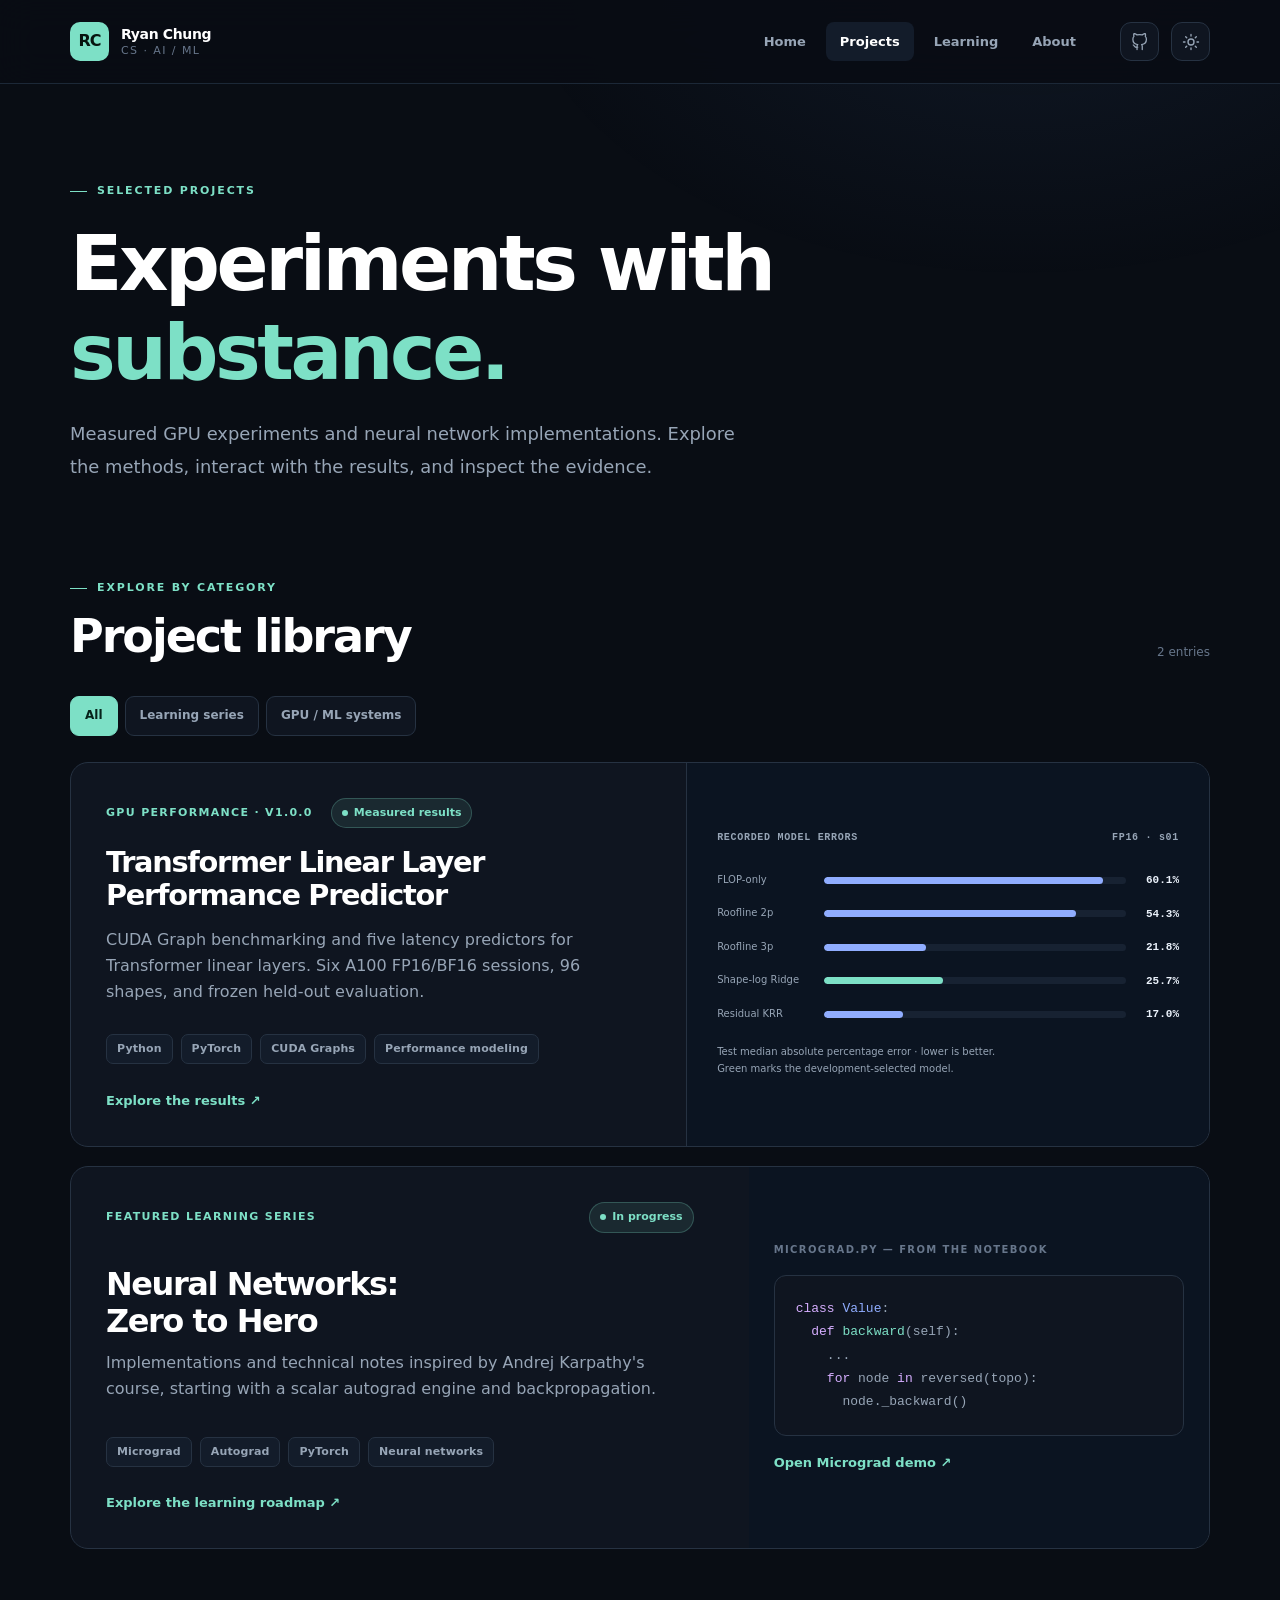
==== commit 94bcc3ac: "Update Transformer Linear Layer Performance Predictor portfolio" ====
--- a/projects/index.html
+++ b/projects/index.html
@@ -4,11 +4,11 @@
 <meta charset="utf-8">
 <meta name="viewport" content="width=device-width, initial-scale=1">
 <title>Projects | Ryan Chung</title>
-<meta name="description" content="Learning implementations and planned AI/ML infrastructure projects by Ryan Chung.">
+<meta name="description" content="Measured GPU experiments and neural network implementations by Ryan Chung, with source code, methods, and reproducible results.">
 <meta name="theme-color" content="#090d14">
 <meta property="og:type" content="website">
 <meta property="og:title" content="Projects | Ryan Chung">
-<meta property="og:description" content="Learning implementations and planned AI/ML infrastructure projects by Ryan Chung.">
+<meta property="og:description" content="Measured GPU experiments and neural network implementations by Ryan Chung, with source code, methods, and reproducible results.">
 <link rel="canonical" href="https://ryan30402.github.io/projects/">
 <link rel="icon" href="/assets/favicon.svg" type="image/svg+xml">
 <script>try{if(localStorage.getItem('ryan-portfolio-theme')==='light')document.documentElement.dataset.theme='light'}catch(e){}</script>
@@ -55,9 +55,9 @@
  <div class="filter-bar" aria-label="Filter projects"><button class="filter-chip" type="button" data-filter="all" aria-pressed="true">All</button><button class="filter-chip" type="button" data-filter="learning" aria-pressed="false">Learning series</button><button class="filter-chip" type="button" data-filter="systems" aria-pressed="false">GPU / ML systems</button></div>
  <div class="project-card-list">
 <article class="card featured-card card-hover lp-featured-card" data-category="systems">
-<div class="featured-content"><div class="feature-top"><span class="feature-type">GPU performance · v0.4</span><span class="pill solid">Measured results</span></div>
-<h3>Linear Perf Lab</h3><p>Measuring and predicting dense linear-layer latency on an NVIDIA A100. Six FP16/BF16 sessions, five prediction models, and an evidence trail from raw timings to held-out evaluation.</p>
-<ul class="tag-list"><li>Python</li><li>PyTorch</li><li>CUDA timing</li><li>Performance modeling</li></ul>
+<div class="featured-content"><div class="feature-top"><span class="feature-type">GPU performance · v1.0.0</span><span class="pill solid">Measured results</span></div>
+<h3>Transformer Linear Layer Performance Predictor</h3><p>CUDA Graph benchmarking and five latency predictors for Transformer linear layers. Six A100 FP16/BF16 sessions, 96 shapes, and frozen held-out evaluation.</p>
+<ul class="tag-list"><li>Python</li><li>PyTorch</li><li>CUDA Graphs</li><li>Performance modeling</li></ul>
 <a href="/projects/linear-perf-lab/" class="inline-link">Explore the results <span class="arrow">↗</span></a></div><div class="lp-card-visual"><div class="lp-visual-label"><span>RECORDED MODEL ERRORS</span><span>FP16 · s01</span></div><div class="lp-mini-chart"><div class="lp-mini-row"><span>FLOP-only</span><div class="lp-mini-track"><i style="width:92.4240%" class=""></i></div><b>60.1%</b></div><div class="lp-mini-row"><span>Roofline 2p</span><div class="lp-mini-track"><i style="width:83.5029%" class=""></i></div><b>54.3%</b></div><div class="lp-mini-row"><span>Roofline 3p</span><div class="lp-mini-track"><i style="width:33.5846%" class=""></i></div><b>21.8%</b></div><div class="lp-mini-row"><span>Shape-log Ridge</span><div class="lp-mini-track"><i style="width:39.4750%" class="lp-selected-bar"></i></div><b>25.7%</b></div><div class="lp-mini-row"><span>Residual KRR</span><div class="lp-mini-track"><i style="width:26.1746%" class=""></i></div><b>17.0%</b></div></div><div class="lp-visual-caption">Test median absolute percentage error · lower is better.<br>Green marks the development-selected model.</div></div></article>
    <article class="card project-feature" data-category="learning">
      <div class="project-entry"><div class="feature-top"><span class="feature-type">Featured learning series</span><span class="pill solid">In progress</span></div><h2>Neural Networks:<br>Zero to Hero</h2><p>Implementations and technical notes inspired by Andrej Karpathy's course, starting with a scalar autograd engine and backpropagation.</p><ul class="tag-list"><li>Micrograd</li><li>Autograd</li><li>PyTorch</li><li>Neural networks</li></ul><a href="/learning/" class="inline-link">Explore the learning roadmap <span class="arrow">↗</span></a></div>
--- a/assets/css/linear-perf.css
+++ b/assets/css/linear-perf.css
@@ -1,5 +1,8 @@
-/* Linear Perf Lab: shared project cards and a recorded-results explorer. */
+/* Transformer Linear Layer Performance Predictor: cards and recorded results. */
 .lp-featured-card { margin-bottom:24px; }
+.lp-featured-card .featured-content { min-width:0; }
+.lp-featured-card .feature-top { max-width:100%; flex-wrap:wrap; }
+.lp-featured-card h3 { text-wrap:balance; }
 .project-card-list .lp-featured-card { grid-column:1/-1; margin-bottom:0; }
 .lp-card-visual { padding:34px 30px; background:var(--canvas); border-left:1px solid var(--line); display:flex; flex-direction:column; justify-content:center; min-width:0; }
 .lp-visual-label { display:flex; align-items:center; justify-content:space-between; gap:12px; color:var(--muted); font:600 10px ui-monospace,SFMono-Regular,Consolas,monospace; letter-spacing:.07em; }
@@ -15,7 +18,9 @@
 .lp-back { display:inline-block; margin-bottom:45px; }
 .lp-hero { padding:46px 0 40px; }
 .lp-hero-grid { display:grid; grid-template-columns:1.15fr 1fr; align-items:center; gap:58px; }
+.lp-hero-grid > * { min-width:0; }
 .lp-hero h1 { font-size:clamp(2.8rem,5.2vw,4.8rem); margin:19px 0 13px; line-height:1.1; }
+.lp-hero h1.lp-project-title { font-size:clamp(2rem,3.7vw,3.4rem); max-width:19ch; text-wrap:balance; }
 .lp-deck { font-size:clamp(1.4rem,2.2vw,1.9rem); line-height:1.3; color:var(--text); letter-spacing:-.035em; margin-bottom:19px; }
 .lp-hero .lead { font-size:15px; max-width:555px; }
 .lp-hero .hero-actions { flex-wrap:wrap; margin-top:27px; }
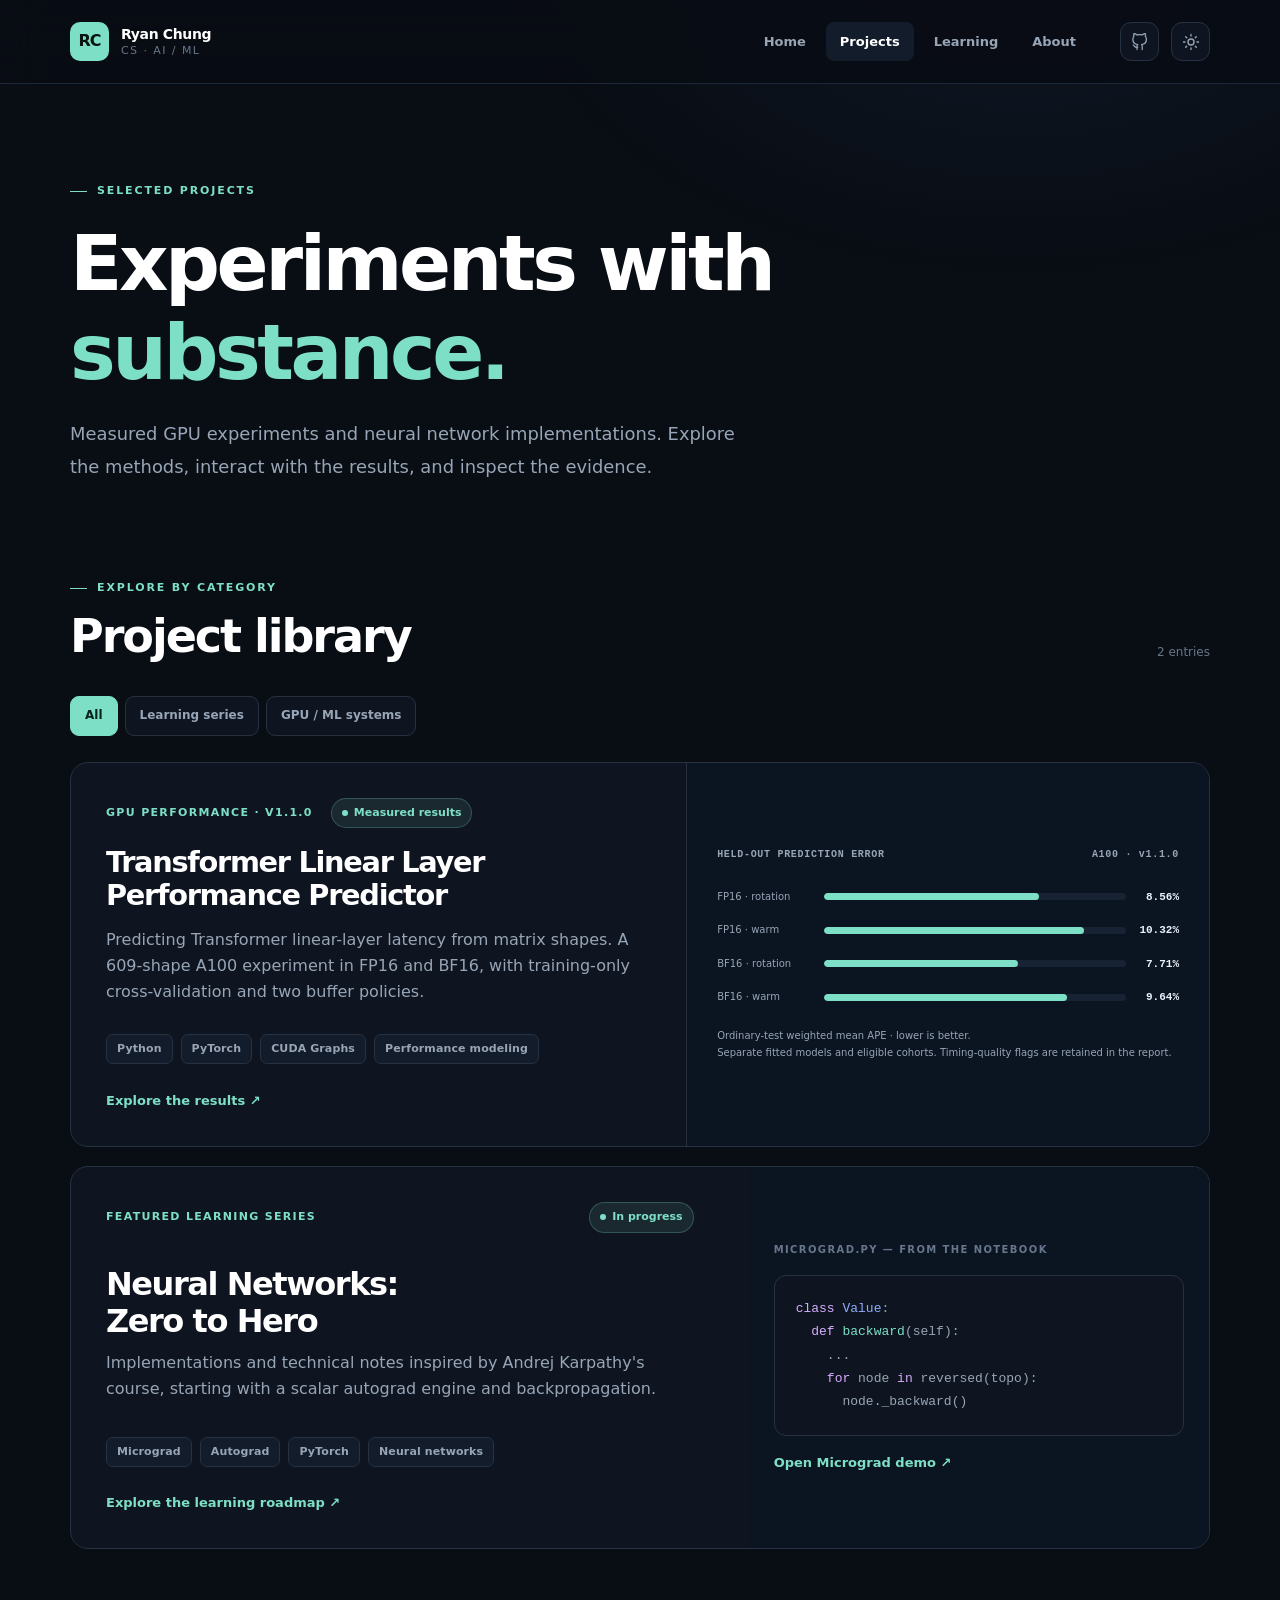
==== commit e25c608e: "Update portfolio with v1.1.0 A100 results" ====
--- a/projects/index.html
+++ b/projects/index.html
@@ -13,7 +13,7 @@
 <link rel="icon" href="/assets/favicon.svg" type="image/svg+xml">
 <script>try{if(localStorage.getItem('ryan-portfolio-theme')==='light')document.documentElement.dataset.theme='light'}catch(e){}</script>
 <link rel="stylesheet" href="/assets/css/styles.css">
-<link rel="stylesheet" href="/assets/css/linear-perf.css">
+<link rel="stylesheet" href="/assets/css/linear-perf.css?v=1.1.0">
 <script src="/assets/js/main.js" defer></script>
 
 </head>
@@ -55,10 +55,10 @@
  <div class="filter-bar" aria-label="Filter projects"><button class="filter-chip" type="button" data-filter="all" aria-pressed="true">All</button><button class="filter-chip" type="button" data-filter="learning" aria-pressed="false">Learning series</button><button class="filter-chip" type="button" data-filter="systems" aria-pressed="false">GPU / ML systems</button></div>
  <div class="project-card-list">
 <article class="card featured-card card-hover lp-featured-card" data-category="systems">
-<div class="featured-content"><div class="feature-top"><span class="feature-type">GPU performance · v1.0.0</span><span class="pill solid">Measured results</span></div>
-<h3>Transformer Linear Layer Performance Predictor</h3><p>CUDA Graph benchmarking and five latency predictors for Transformer linear layers. Six A100 FP16/BF16 sessions, 96 shapes, and frozen held-out evaluation.</p>
+<div class="featured-content"><div class="feature-top"><span class="feature-type">GPU performance · v1.1.0</span><span class="pill solid">Measured results</span></div>
+<h3>Transformer Linear Layer Performance Predictor</h3><p>Predicting Transformer linear-layer latency from matrix shapes. A 609-shape A100 experiment in FP16 and BF16, with training-only cross-validation and two buffer policies.</p>
 <ul class="tag-list"><li>Python</li><li>PyTorch</li><li>CUDA Graphs</li><li>Performance modeling</li></ul>
-<a href="/projects/linear-perf-lab/" class="inline-link">Explore the results <span class="arrow">↗</span></a></div><div class="lp-card-visual"><div class="lp-visual-label"><span>RECORDED MODEL ERRORS</span><span>FP16 · s01</span></div><div class="lp-mini-chart"><div class="lp-mini-row"><span>FLOP-only</span><div class="lp-mini-track"><i style="width:92.4240%" class=""></i></div><b>60.1%</b></div><div class="lp-mini-row"><span>Roofline 2p</span><div class="lp-mini-track"><i style="width:83.5029%" class=""></i></div><b>54.3%</b></div><div class="lp-mini-row"><span>Roofline 3p</span><div class="lp-mini-track"><i style="width:33.5846%" class=""></i></div><b>21.8%</b></div><div class="lp-mini-row"><span>Shape-log Ridge</span><div class="lp-mini-track"><i style="width:39.4750%" class="lp-selected-bar"></i></div><b>25.7%</b></div><div class="lp-mini-row"><span>Residual KRR</span><div class="lp-mini-track"><i style="width:26.1746%" class=""></i></div><b>17.0%</b></div></div><div class="lp-visual-caption">Test median absolute percentage error · lower is better.<br>Green marks the development-selected model.</div></div></article>
+<a href="/projects/linear-perf-lab/" class="inline-link">Explore the results <span class="arrow">↗</span></a></div><div class="lp-card-visual"><div class="lp-visual-label"><span>HELD-OUT PREDICTION ERROR</span><span>A100 · v1.1.0</span></div><div class="lp-mini-chart"><div class="lp-mini-row" data-context="group_01_float16_rotating_buffers"><span>FP16 · rotation</span><div class="lp-mini-track"><i style="width:71.3312%" class="lp-selected-bar"></i></div><b>8.56%</b></div><div class="lp-mini-row" data-context="group_02_float16_warm_reuse"><span>FP16 · warm</span><div class="lp-mini-track"><i style="width:86.0361%" class="lp-selected-bar"></i></div><b>10.32%</b></div><div class="lp-mini-row" data-context="group_03_bfloat16_rotating_buffers"><span>BF16 · rotation</span><div class="lp-mini-track"><i style="width:64.2417%" class="lp-selected-bar"></i></div><b>7.71%</b></div><div class="lp-mini-row" data-context="group_04_bfloat16_warm_reuse"><span>BF16 · warm</span><div class="lp-mini-track"><i style="width:80.3093%" class="lp-selected-bar"></i></div><b>9.64%</b></div></div><div class="lp-visual-caption">Ordinary-test weighted mean APE · lower is better.<br>Separate fitted models and eligible cohorts. Timing-quality flags are retained in the report.</div></div></article>
    <article class="card project-feature" data-category="learning">
      <div class="project-entry"><div class="feature-top"><span class="feature-type">Featured learning series</span><span class="pill solid">In progress</span></div><h2>Neural Networks:<br>Zero to Hero</h2><p>Implementations and technical notes inspired by Andrej Karpathy's course, starting with a scalar autograd engine and backpropagation.</p><ul class="tag-list"><li>Micrograd</li><li>Autograd</li><li>PyTorch</li><li>Neural networks</li></ul><a href="/learning/" class="inline-link">Explore the learning roadmap <span class="arrow">↗</span></a></div>
      <div class="mini-dashboard"><span class="mini-dashboard-label">micrograd.py — from the notebook</span><code class="mini-code"><span class="purple">class</span> <span class="blue">Value</span>:<br>&nbsp;&nbsp;<span class="purple">def</span> <span class="green">backward</span>(self):<br>&nbsp;&nbsp;&nbsp;&nbsp;...<br>&nbsp;&nbsp;&nbsp;&nbsp;<span class="purple">for</span> node <span class="purple">in</span> reversed(topo):<br>&nbsp;&nbsp;&nbsp;&nbsp;&nbsp;&nbsp;node._backward()</code><a href="/projects/micrograd/" class="inline-link">Open Micrograd demo ↗</a></div>
--- a/assets/css/linear-perf.css
+++ b/assets/css/linear-perf.css
@@ -208,3 +208,71 @@
  .lp-mini-row { grid-template-columns:93px 1fr 40px; gap:8px; }
 }
 @media (prefers-reduced-motion:reduce) { .lp-bar { transition:none; } }
+
+/* Current experiment: scope comparisons and the retained workload. */
+.lp-page { --lp-challenge:#e8bd7a; --lp-stress:#d8a4e5; }
+html[data-theme="light"] .lp-page { --lp-challenge:#92621b; --lp-stress:#8c449c; }
+.lp-page .lp-spec dd { min-width:0; overflow-wrap:anywhere; }
+.lp-overview-note > .inline-link { margin-top:17px; font-size:12px; }
+.lp-selected-table th[scope="row"] { color:var(--text); font-size:12px; font-weight:500; }
+.lp-selected-table td { font:600 13px ui-monospace,SFMono-Regular,Consolas,monospace; }
+.lp-cell-count { display:block; margin-top:6px; color:var(--muted); font:400 10px ui-sans-serif,system-ui,sans-serif; }
+.lp-sampling-top { display:grid; grid-template-columns:1.6fr 1fr; align-items:center; gap:35px; padding:27px; }
+.lp-sampling-top .overline { font-size:10px; }
+.lp-sampling-total { margin:9px 0 7px; display:flex; align-items:baseline; gap:12px; }
+.lp-sampling-total strong { font-size:45px; font-weight:650; letter-spacing:-.055em; line-height:1.2; }
+.lp-sampling-total span { font-size:13px; color:var(--muted); }
+.lp-sampling-top .lp-small { margin:0; max-width:590px; }
+.lp-sampling-policy,.lp-family-heading label { display:block; color:var(--muted); font-size:11px; font-weight:650; }
+.lp-sampling-bars { display:grid; gap:22px; padding:3px 27px 29px; }
+.lp-split-row { display:grid; grid-template-columns:260px minmax(0,1fr) 38px; align-items:center; gap:21px; }
+.lp-split-row > div:first-child strong { display:block; font-size:12px; font-weight:600; }
+.lp-split-row > div:first-child span { display:block; margin-top:3px; color:var(--muted); font-size:10px; line-height:1.5; }
+.lp-split-row > b { font:600 13px ui-monospace,SFMono-Regular,Consolas,monospace; text-align:right; }
+.lp-split-row[data-split="train"] .lp-bar,.lp-train-swatch { background:var(--accent); }
+.lp-split-row[data-split="challenge"] .lp-bar,.lp-challenge-swatch { background:var(--lp-challenge); }
+.lp-split-row[data-split="stress"] .lp-bar,.lp-stress-swatch { background:var(--lp-stress); }
+.lp-family-inspector { padding:27px; border-top:1px solid var(--line); background:var(--canvas); }
+.lp-family-heading { display:grid; grid-template-columns:1.6fr 1fr; gap:35px; align-items:center; }
+.lp-family-heading .overline { font-size:10px; }
+.lp-family-heading h3 { font-size:21px; margin:11px 0 7px; line-height:1.3; }
+.lp-family-heading p { margin:0; font-size:11px; }
+.lp-split-legend { margin:23px 0 18px; gap:12px 20px; }
+.lp-repeat-key { display:inline-grid; place-items:center; height:16px; width:16px; border:1px solid var(--line); border-radius:4px; color:var(--muted); font:700 9px ui-monospace,SFMono-Regular,Consolas,monospace; }
+.lp-case-grid { display:grid; grid-template-columns:repeat(auto-fill,minmax(104px,1fr)); gap:10px; }
+.lp-sampling-case { --lp-case-color:var(--accent-2); position:relative; min-width:0; padding:14px 11px 11px; border:1px solid color-mix(in srgb,var(--lp-case-color),transparent 64%); border-radius:8px; background:color-mix(in srgb,var(--lp-case-color),var(--surface) 94%); }
+.lp-sampling-case[data-split="train"] { --lp-case-color:var(--accent); }
+.lp-sampling-case[data-split="challenge"] { --lp-case-color:var(--lp-challenge); }
+.lp-sampling-case[data-split="stress"] { --lp-case-color:var(--lp-stress); }
+.lp-case-m { display:block; color:var(--text); font:600 17px/1.4 ui-monospace,SFMono-Regular,Consolas,monospace; white-space:nowrap; }
+.lp-case-m small { color:var(--muted); font-size:9px; margin-right:5px; font-weight:500; }
+.lp-case-split { display:block; color:var(--lp-case-color); font-size:10px; margin-top:7px; }
+.lp-case-repeat { position:absolute; top:7px; right:7px; color:var(--muted); font:650 8px ui-monospace,SFMono-Regular,Consolas,monospace; }
+.lp-sampling-case.is-ineligible { border-color:var(--line); border-style:dashed; background:transparent; }
+.lp-sampling-case.is-ineligible .lp-case-m,.lp-sampling-case.is-ineligible .lp-case-split { color:var(--muted); }
+.lp-case-eligibility { display:block; color:var(--muted); font-size:9px; margin-top:4px; }
+.lp-family-status { margin:17px 0 0; font-size:11px; }
+.lp-method-links { display:flex; gap:12px 23px; flex-wrap:wrap; margin-top:19px; }
+.lp-method-links .inline-link { font-size:12px; }
+.lp-qualified-finding { border-color:color-mix(in srgb,var(--lp-challenge),var(--line) 60%); }
+.lp-qualified-finding .overline { color:var(--lp-challenge); }
+.lp-finding > .inline-link { font-size:11px; margin-top:16px; }
+@media (max-width:800px) {
+ .lp-family-heading { grid-template-columns:1fr; gap:20px; }
+ .lp-sampling-top { grid-template-columns:1.4fr 1fr; gap:25px; }
+ .lp-split-row { grid-template-columns:210px minmax(0,1fr) 35px; gap:16px; }
+}
+@media (max-width:480px) {
+ .lp-sampling-top { grid-template-columns:1fr; padding:22px 18px; gap:21px; }
+ .lp-sampling-total strong { font-size:39px; }
+ .lp-sampling-bars { padding:0 18px 24px; gap:21px; }
+ .lp-split-row { grid-template-columns:minmax(0,1fr) 35px; gap:9px 13px; }
+ .lp-split-row > div:first-child { grid-column:1/-1; }
+ .lp-family-inspector { padding:23px 18px; }
+ .lp-family-heading h3 { font-size:19px; }
+ .lp-split-legend { gap:11px 14px; }
+ .lp-case-grid { grid-template-columns:repeat(auto-fill,minmax(91px,1fr)); gap:8px; }
+ .lp-sampling-case { padding:14px 10px 10px; }
+ .lp-case-m { font-size:16px; }
+ .lp-selected-table th,.lp-selected-table td { padding-right:18px; }
+}
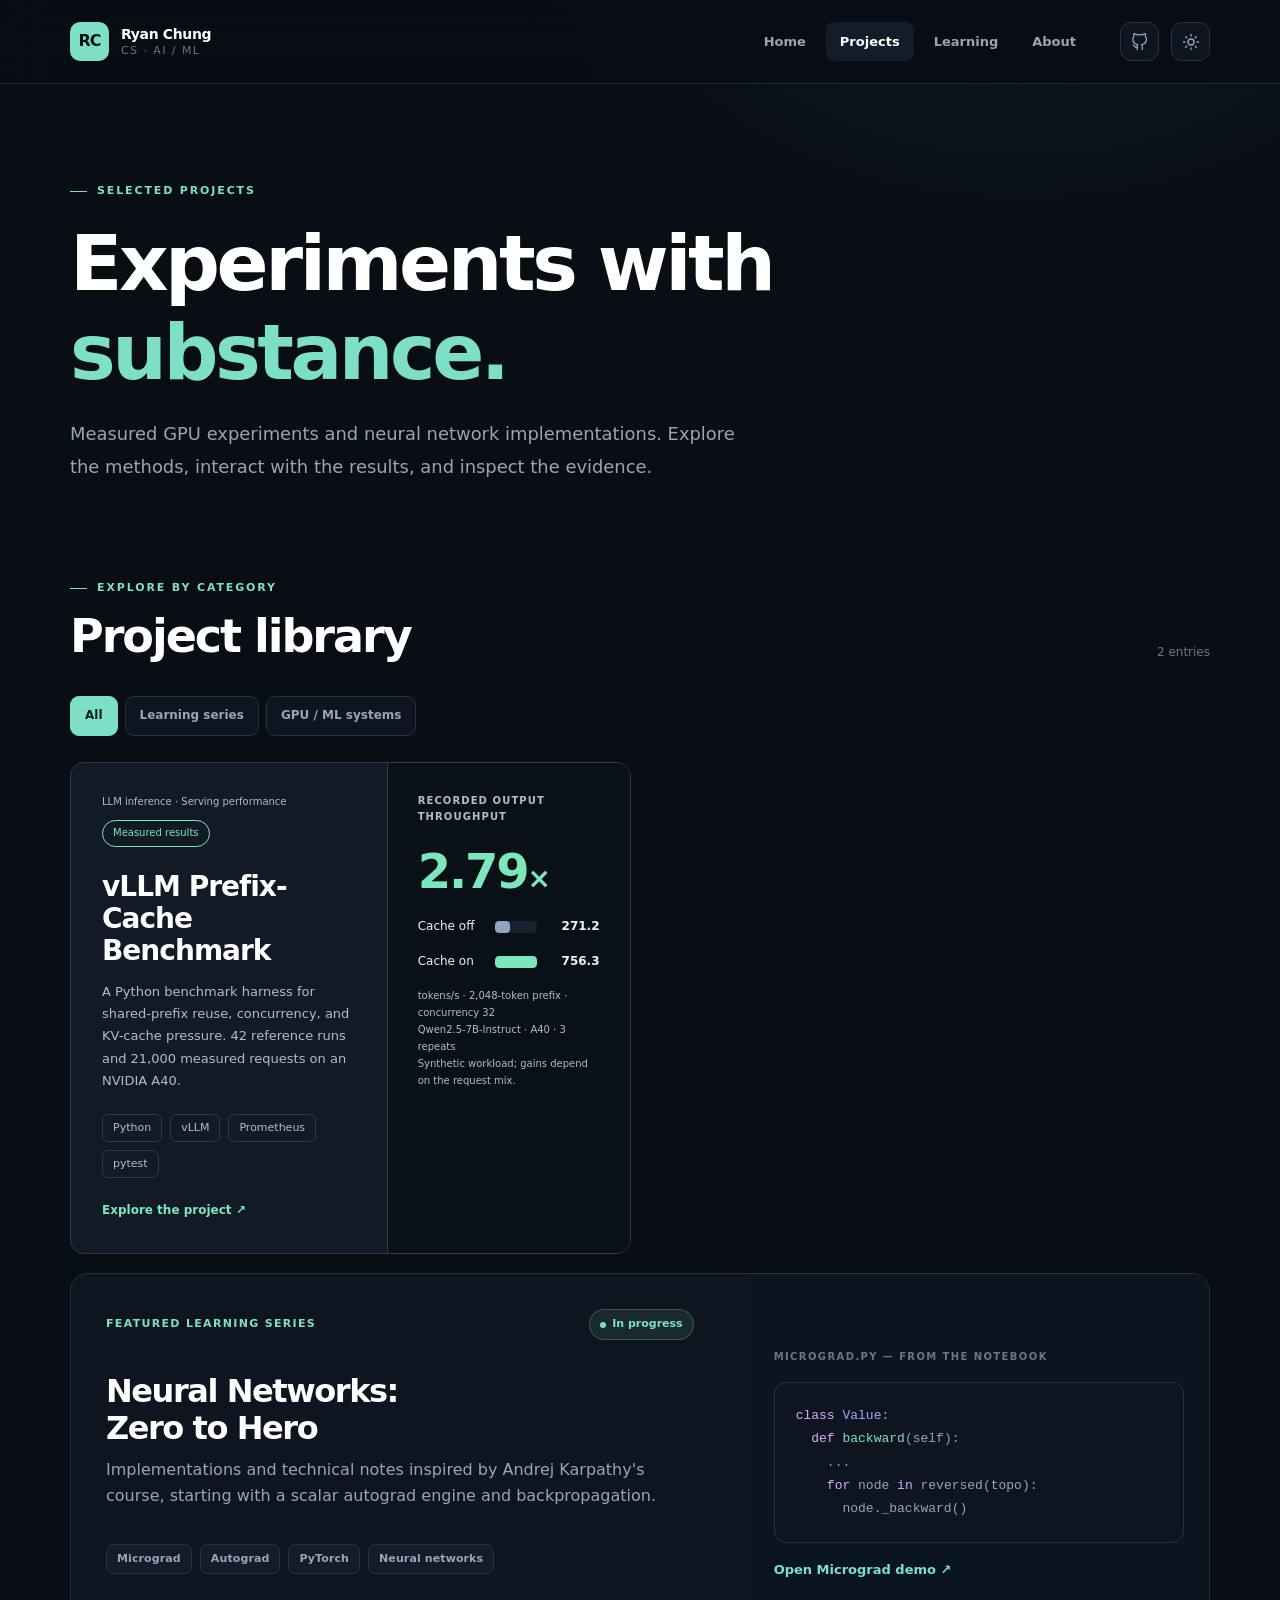
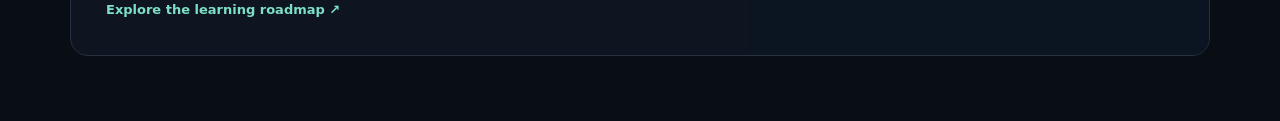
==== commit 958af205: "Feature vLLM prefix-cache benchmark and temporarily hide linear predictor" ====
--- a/projects/index.html
+++ b/projects/index.html
@@ -13,9 +13,9 @@
 <link rel="icon" href="/assets/favicon.svg" type="image/svg+xml">
 <script>try{if(localStorage.getItem('ryan-portfolio-theme')==='light')document.documentElement.dataset.theme='light'}catch(e){}</script>
 <link rel="stylesheet" href="/assets/css/styles.css">
-<link rel="stylesheet" href="/assets/css/linear-perf.css?v=1.1.0">
 <script src="/assets/js/main.js" defer></script>
 
+<link rel="stylesheet" href="/assets/css/prefix-cache.css">
 </head>
 <body>
 <a class="skip-link" href="#main">Skip to content</a>
@@ -54,11 +54,14 @@
  <div class="section-heading"><div><span class="eyebrow">Explore by category</span><h2>Project library</h2></div><span class="text-faint" style="font-size:12px"><span data-filter-count>2</span> entries</span></div>
  <div class="filter-bar" aria-label="Filter projects"><button class="filter-chip" type="button" data-filter="all" aria-pressed="true">All</button><button class="filter-chip" type="button" data-filter="learning" aria-pressed="false">Learning series</button><button class="filter-chip" type="button" data-filter="systems" aria-pressed="false">GPU / ML systems</button></div>
  <div class="project-card-list">
-<article class="card featured-card card-hover lp-featured-card" data-category="systems">
-<div class="featured-content"><div class="feature-top"><span class="feature-type">GPU performance · v1.1.0</span><span class="pill solid">Measured results</span></div>
-<h3>Transformer Linear Layer Performance Predictor</h3><p>Predicting Transformer linear-layer latency from matrix shapes. A 609-shape A100 experiment in FP16 and BF16, with training-only cross-validation and two buffer policies.</p>
-<ul class="tag-list"><li>Python</li><li>PyTorch</li><li>CUDA Graphs</li><li>Performance modeling</li></ul>
-<a href="/projects/linear-perf-lab/" class="inline-link">Explore the results <span class="arrow">↗</span></a></div><div class="lp-card-visual"><div class="lp-visual-label"><span>HELD-OUT PREDICTION ERROR</span><span>A100 · v1.1.0</span></div><div class="lp-mini-chart"><div class="lp-mini-row" data-context="group_01_float16_rotating_buffers"><span>FP16 · rotation</span><div class="lp-mini-track"><i style="width:71.3312%" class="lp-selected-bar"></i></div><b>8.56%</b></div><div class="lp-mini-row" data-context="group_02_float16_warm_reuse"><span>FP16 · warm</span><div class="lp-mini-track"><i style="width:86.0361%" class="lp-selected-bar"></i></div><b>10.32%</b></div><div class="lp-mini-row" data-context="group_03_bfloat16_rotating_buffers"><span>BF16 · rotation</span><div class="lp-mini-track"><i style="width:64.2417%" class="lp-selected-bar"></i></div><b>7.71%</b></div><div class="lp-mini-row" data-context="group_04_bfloat16_warm_reuse"><span>BF16 · warm</span><div class="lp-mini-track"><i style="width:80.3093%" class="lp-selected-bar"></i></div><b>9.64%</b></div></div><div class="lp-visual-caption">Ordinary-test weighted mean APE · lower is better.<br>Separate fitted models and eligible cohorts. Timing-quality flags are retained in the report.</div></div></article>
+<article class="card featured-card card-hover pc-featured" data-category="systems" data-project="vllm-prefix-cache-bench">
+<div class="pc-card-content"><div class="pc-card-top"><span>LLM inference · Serving performance</span><span class="pc-badge">Measured results</span></div>
+<h3>vLLM Prefix-Cache Benchmark</h3><p>A Python benchmark harness for shared-prefix reuse, concurrency, and KV-cache pressure. 42 reference runs and 21,000 measured requests on an NVIDIA A40.</p>
+<ul class="pc-tags"><li>Python</li><li>vLLM</li><li>Prometheus</li><li>pytest</li></ul>
+<a href="/projects/vllm-prefix-cache-bench/" class="pc-card-link">Explore the project <span aria-hidden="true">↗</span></a></div>
+<div class="pc-card-visual"><div class="pc-panel-label">RECORDED OUTPUT THROUGHPUT</div><div class="pc-card-gain">2.79<span>×</span></div>
+<div class="pc-bar-row"><span>Cache off</span><div class="pc-track"><i class="pc-bar pc-off" style="width:35.86%"></i></div><b>271.2</b></div><div class="pc-bar-row"><span>Cache on</span><div class="pc-track"><i class="pc-bar pc-on" style="width:100%"></i></div><b>756.3</b></div>
+<p class="pc-note">tokens/s · 2,048-token prefix · concurrency 32<br>Qwen2.5-7B-Instruct · A40 · 3 repeats<br>Synthetic workload; gains depend on the request mix.</p></div></article>
    <article class="card project-feature" data-category="learning">
      <div class="project-entry"><div class="feature-top"><span class="feature-type">Featured learning series</span><span class="pill solid">In progress</span></div><h2>Neural Networks:<br>Zero to Hero</h2><p>Implementations and technical notes inspired by Andrej Karpathy's course, starting with a scalar autograd engine and backpropagation.</p><ul class="tag-list"><li>Micrograd</li><li>Autograd</li><li>PyTorch</li><li>Neural networks</li></ul><a href="/learning/" class="inline-link">Explore the learning roadmap <span class="arrow">↗</span></a></div>
      <div class="mini-dashboard"><span class="mini-dashboard-label">micrograd.py — from the notebook</span><code class="mini-code"><span class="purple">class</span> <span class="blue">Value</span>:<br>&nbsp;&nbsp;<span class="purple">def</span> <span class="green">backward</span>(self):<br>&nbsp;&nbsp;&nbsp;&nbsp;...<br>&nbsp;&nbsp;&nbsp;&nbsp;<span class="purple">for</span> node <span class="purple">in</span> reversed(topo):<br>&nbsp;&nbsp;&nbsp;&nbsp;&nbsp;&nbsp;node._backward()</code><a href="/projects/micrograd/" class="inline-link">Open Micrograd demo ↗</a></div>
--- a/assets/css/prefix-cache.css
+++ b/assets/css/prefix-cache.css
@@ -0,0 +1,14 @@
+/* Namespaced to preserve the rest of the portfolio. */
+.pc-page,.pc-featured{--pc-bg:#0a1018;--pc-surface:#111a26;--pc-surface2:#162232;--pc-text:#edf3fa;--pc-muted:#afbdcf;--pc-line:#2c3b4e;--pc-accent:#7be7ba;--pc-off:#91a5c0;--pc-on:#7be7ba;font-family:Inter,ui-sans-serif,system-ui,-apple-system,BlinkMacSystemFont,"Segoe UI",sans-serif;color:var(--pc-text)}
+html[data-theme=light] .pc-page,html[data-theme=light] .pc-featured{--pc-bg:#f6f8fb;--pc-surface:#fff;--pc-surface2:#edf2f7;--pc-text:#162334;--pc-muted:#506075;--pc-line:#cfdae6;--pc-accent:#087453;--pc-off:#637b9a;--pc-on:#087453}
+.pc-page{background:var(--pc-bg);line-height:1.65;padding-bottom:38px}.pc-page *,.pc-featured *{box-sizing:border-box}.pc-page a,.pc-featured a{color:var(--pc-accent);text-underline-offset:4px}.pc-page a:hover,.pc-featured a:hover{text-decoration:underline}.pc-page :focus-visible,.pc-featured :focus-visible{outline:3px solid var(--pc-accent);outline-offset:5px}.pc-container{width:min(1160px,calc(100% - 64px));margin-inline:auto}.pc-hero{padding-top:42px}.pc-back{display:inline-block;font-size:13px;text-decoration:none;margin-bottom:34px}.pc-hero-grid{display:grid;grid-template-columns:minmax(0,1.15fr) minmax(0,.85fr);align-items:center;gap:52px}.pc-eyebrow{color:var(--pc-accent);font-size:11px;font-weight:700;letter-spacing:.14em;line-height:1.5;margin:0 0 14px}.pc-page h1{font-size:clamp(36px,4.7vw,60px);font-weight:740;letter-spacing:-.055em;line-height:1.05;margin:0 0 24px}.pc-page h1 span{color:var(--pc-accent)}.pc-deck{font-size:22px;line-height:1.45;font-weight:550;letter-spacing:-.02em;margin:0 0 16px}.pc-lead{color:var(--pc-muted);font-size:16px;max-width:530px;margin:0 0 25px}.pc-actions{display:flex;gap:12px;flex-wrap:wrap}.pc-page .pc-btn{display:inline-flex;align-items:center;gap:15px;padding:11px 17px;border-radius:8px;border:1px solid var(--pc-line);color:var(--pc-text);text-decoration:none;font-size:13px;font-weight:650}.pc-page .pc-btn:hover{border-color:var(--pc-accent);text-decoration:none}.pc-page .pc-primary{background:var(--pc-accent);color:var(--pc-bg);border-color:var(--pc-accent)}.pc-tags{display:flex;gap:8px;flex-wrap:wrap;list-style:none;padding:0;margin:22px 0 0}.pc-tags li{border:1px solid var(--pc-line);padding:4px 10px;border-radius:6px;font-size:11px;color:var(--pc-muted)}
+.pc-hero-card,.pc-panel{border:1px solid var(--pc-line);background:var(--pc-surface);border-radius:14px}.pc-hero-card{padding:25px 25px 0;box-shadow:0 18px 70px #00000020}.pc-panel-label{display:flex;align-items:center;justify-content:space-between;gap:10px;color:var(--pc-muted);font-size:10px;letter-spacing:.11em;font-weight:650}.pc-dot{width:8px;height:8px;border-radius:50%;background:var(--pc-accent)}.pc-headline{display:flex;align-items:center;gap:22px;padding:26px 0}.pc-headline>strong{font-size:70px;font-weight:700;line-height:1;letter-spacing:-.06em;color:var(--pc-accent)}.pc-headline>strong>span{font-size:39px}.pc-headline>p{font-size:13px;margin:0}.pc-headline>p>span{color:var(--pc-muted);font-size:11px}.pc-bar-row{display:grid;grid-template-columns:65px 1fr 51px;gap:12px;align-items:center;margin:15px 0;font-size:12px}.pc-bar-row>b{font-variant-numeric:tabular-nums;text-align:right;font-size:12px}.pc-track{border-radius:4px;background:var(--pc-surface2);height:12px;overflow:hidden}.pc-bar{height:100%;display:block;border-radius:4px}.pc-off{background:var(--pc-off)}.pc-on{background:var(--pc-on)}.pc-unit{font-size:10px;color:var(--pc-muted);margin:19px 0}.pc-hero-foot{margin:0 -25px;padding:17px 25px;border-top:1px solid var(--pc-line);background:var(--pc-surface2);border-radius:0 0 14px 14px;font-size:11px}.pc-hero-foot>span{color:var(--pc-muted)}.pc-stats{display:grid;grid-template-columns:repeat(4,minmax(0,1fr));margin-top:48px;padding:25px 0;border-block:1px solid var(--pc-line)}.pc-stats>div{padding-left:24px;border-left:1px solid var(--pc-line)}.pc-stats>div:first-child{border-left:0;padding-left:0}.pc-stats b{display:block;font-size:28px;line-height:1.4;letter-spacing:-.03em}.pc-stats span{color:var(--pc-muted);font-size:11px}.pc-jump{display:flex;flex-wrap:wrap;gap:24px;padding-top:23px;padding-bottom:8px}.pc-jump a{font-size:12px;text-decoration:none;color:var(--pc-muted)}
+.pc-section{padding-top:75px;scroll-margin-top:90px}.pc-section-title{max-width:790px;margin-bottom:27px}.pc-section-title h2{font-size:clamp(25px,3vw,35px);letter-spacing:-.035em;line-height:1.25;margin:0 0 13px}.pc-section-title>p:not(.pc-eyebrow){color:var(--pc-muted);font-size:15px;margin:0}.pc-two-col{display:grid;grid-template-columns:1fr 1fr;gap:20px}.pc-panel{padding:26px}.pc-panel h3{font-size:17px;line-height:1.4;letter-spacing:-.015em;margin:0 0 10px}.pc-panel>p,.pc-findings p{color:var(--pc-muted);font-size:13px;margin:0 0 20px}.pc-panel>p:last-child,.pc-findings p:last-child{margin-bottom:0}.pc-findings h3{font-size:15px}.pc-findings .pc-panel-label{margin-bottom:21px}.pc-prompt{display:grid;grid-template-columns:15px 1fr 90px;gap:10px;margin:20px 0;font-size:12px;align-items:center}.pc-prompt em{color:var(--pc-muted);font-style:normal}.pc-shared{color:var(--pc-accent);border:1px solid var(--pc-accent);padding:11px 14px;border-radius:6px}.pc-suffix{padding:11px 10px;border:1px solid var(--pc-line);border-radius:6px;text-align:center}.pc-toggle-demo{display:flex;align-items:center;justify-content:center;gap:25px;margin:23px 0;font-size:12px}.pc-toggle-demo span{border-radius:24px;padding:6px 17px;background:var(--pc-surface2)}.pc-toggle-demo b{font-size:20px;color:var(--pc-muted);font-weight:400}.pc-note{color:var(--pc-muted);font-size:11px;line-height:1.7}
+.pc-controls{display:grid;grid-template-columns:1.2fr 1fr;gap:18px;padding-bottom:25px;border-bottom:1px solid var(--pc-line)}.pc-controls label{font-size:11px;color:var(--pc-muted);font-weight:600}.pc-controls select{appearance:auto;display:block;width:100%;min-height:44px;border:1px solid var(--pc-line);background:var(--pc-bg);color:var(--pc-text);font:inherit;font-size:13px;padding:10px;margin-top:8px;border-radius:6px}.pc-results-grid{display:grid;grid-template-columns:minmax(0,1.6fr) minmax(0,.8fr);gap:35px;padding-top:28px}.pc-results-grid h3{font-size:20px;margin:0}.pc-comparison{padding:23px;border-radius:10px;background:var(--pc-surface2)}.pc-comparison>strong{display:block;font-size:48px;color:var(--pc-accent);letter-spacing:-.04em;line-height:1.2;margin-top:12px}.pc-comparison>p{font-size:12px;color:var(--pc-muted)}.pc-comparison>p#pc-condition{padding-top:12px;border-top:1px solid var(--pc-line)}.pc-cache-evidence{color:var(--pc-muted);font-size:10px}.pc-result-bar{margin:23px 0}.pc-result-bar>div:first-child{display:flex;justify-content:space-between;font-size:13px;padding-bottom:9px}.pc-result-bar strong{font-variant-numeric:tabular-nums;font-size:18px}.pc-result-bar .pc-track{height:21px}.pc-result-notes{padding-top:22px;margin-top:27px;border-top:1px solid var(--pc-line)}.pc-result-notes p{margin:0 0 9px;font-size:11px;color:var(--pc-muted)}.pc-table-details{border:1px solid var(--pc-line);border-radius:9px;margin-top:18px}.pc-table-details summary{padding:17px 20px;cursor:pointer;font-size:12px;font-weight:650}.pc-table-wrap{overflow-x:auto;padding:0 18px 20px}.pc-page table{width:100%;border-collapse:collapse;font-variant-numeric:tabular-nums}.pc-page caption{text-align:left;color:var(--pc-muted);font-size:11px;padding-bottom:15px}.pc-page td,.pc-page th{padding:11px 10px;border-bottom:1px solid var(--pc-line);text-align:right;font-size:12px;white-space:nowrap}.pc-page th{font-weight:600}.pc-page thead th{font-size:10px;color:var(--pc-muted)}.pc-page th:first-child{text-align:left}.pc-evidence-links{display:flex;flex-wrap:wrap;gap:20px;margin-top:20px;font-size:12px}
+.pc-capabilities{display:grid;grid-template-columns:repeat(3,minmax(0,1fr));gap:18px}.pc-step-number{display:inline-block;color:var(--pc-accent);font-size:12px;font-weight:700;padding-bottom:20px}.pc-flow{display:grid;grid-template-columns:repeat(5,minmax(0,1fr));list-style:none;margin:27px 0;padding:0;border:1px solid var(--pc-line);border-radius:12px}.pc-flow li{padding:20px 15px;border-left:1px solid var(--pc-line)}.pc-flow li:first-child{border-left:0}.pc-flow b{display:block;font-size:12px}.pc-flow span{font-size:10px;color:var(--pc-muted)}.pc-method-note a{font-size:12px}.pc-source-id{display:inline-block;padding:8px 12px;background:var(--pc-surface2);border-radius:5px;font-size:11px}.pc-limits{border-top:3px solid var(--pc-off)}.pc-bottom-actions{margin-top:26px}.pc-source-note{padding-top:10px}.pc-notice{padding:15px;border:1px solid var(--pc-line);border-radius:8px}
+.card.featured-card.pc-featured{display:grid;grid-template-columns:minmax(0,1.3fr) minmax(0,1fr);border:1px solid var(--pc-line);border-radius:14px;background:var(--pc-surface);overflow:hidden}.pc-card-content{padding:31px}.pc-card-top{display:flex;justify-content:space-between;align-items:center;flex-wrap:wrap;gap:10px;color:var(--pc-muted);font-size:10px}.pc-badge{border:1px solid var(--pc-accent);border-radius:20px;color:var(--pc-accent);padding:4px 10px}.pc-featured h3{font-size:28px;line-height:1.15;letter-spacing:-.035em;margin:24px 0 14px}.pc-featured .pc-card-content>p{font-size:13px;line-height:1.7;color:var(--pc-muted)}.pc-card-link{display:inline-block;font-size:12px;margin-top:23px;font-weight:650;text-decoration:none}.pc-card-visual{padding:30px;border-left:1px solid var(--pc-line);background:var(--pc-bg)}.pc-card-gain{font-size:48px;color:var(--pc-accent);font-weight:650;letter-spacing:-.045em;line-height:1.3;margin:14px 0}.pc-card-gain span{font-size:28px}.pc-featured .pc-note{font-size:10px}
+@media(max-width:900px){.pc-hero-grid{gap:25px}.pc-headline{gap:13px}.pc-headline>strong{font-size:52px}.pc-capabilities{grid-template-columns:1fr}.pc-prompt{grid-template-columns:12px 1fr 65px;gap:6px;font-size:10px}.pc-shared{padding:10px 7px}.pc-suffix{padding:10px 6px}.pc-card-content,.pc-card-visual{padding:25px}.pc-featured h3{font-size:23px}}
+@media(max-width:700px){.pc-container{width:calc(100% - 36px)}.pc-hero{padding-top:25px}.pc-back{margin-bottom:28px}.pc-hero-grid{grid-template-columns:1fr;gap:30px}.pc-page h1{font-size:43px}.pc-lead{font-size:15px}.pc-headline>strong{font-size:65px}.pc-stats{grid-template-columns:1fr 1fr;row-gap:23px;margin-top:30px}.pc-stats>div:nth-child(3){padding-left:0;border-left:0}.pc-stats b{font-size:25px}.pc-jump{gap:15px}.pc-jump a{font-size:11px}.pc-section{padding-top:49px}.pc-two-col{grid-template-columns:1fr}.pc-panel{padding:20px}.pc-prompt{grid-template-columns:12px 1fr 83px;gap:9px;font-size:12px}.pc-controls{grid-template-columns:1fr;gap:16px}.pc-results-grid{grid-template-columns:1fr;gap:20px}.pc-comparison{padding:20px}.pc-comparison>strong{font-size:42px}.pc-flow{grid-template-columns:1fr}.pc-flow li{border-left:0;border-top:1px solid var(--pc-line);padding:12px 18px;display:flex;justify-content:space-between;gap:10px}.pc-flow li:first-child{border-top:0}.card.featured-card.pc-featured{grid-template-columns:1fr}.pc-card-visual{border-left:0;border-top:1px solid var(--pc-line)}.pc-featured h3{font-size:27px}.pc-evidence-links{gap:12px}}
+@media(prefers-reduced-motion:reduce){.pc-page *,.pc-featured *{scroll-behavior:auto!important;transition:none!important;animation:none!important}}
+
+.pc-featured[hidden],.pc-featured.is-hidden{display:none!important}
